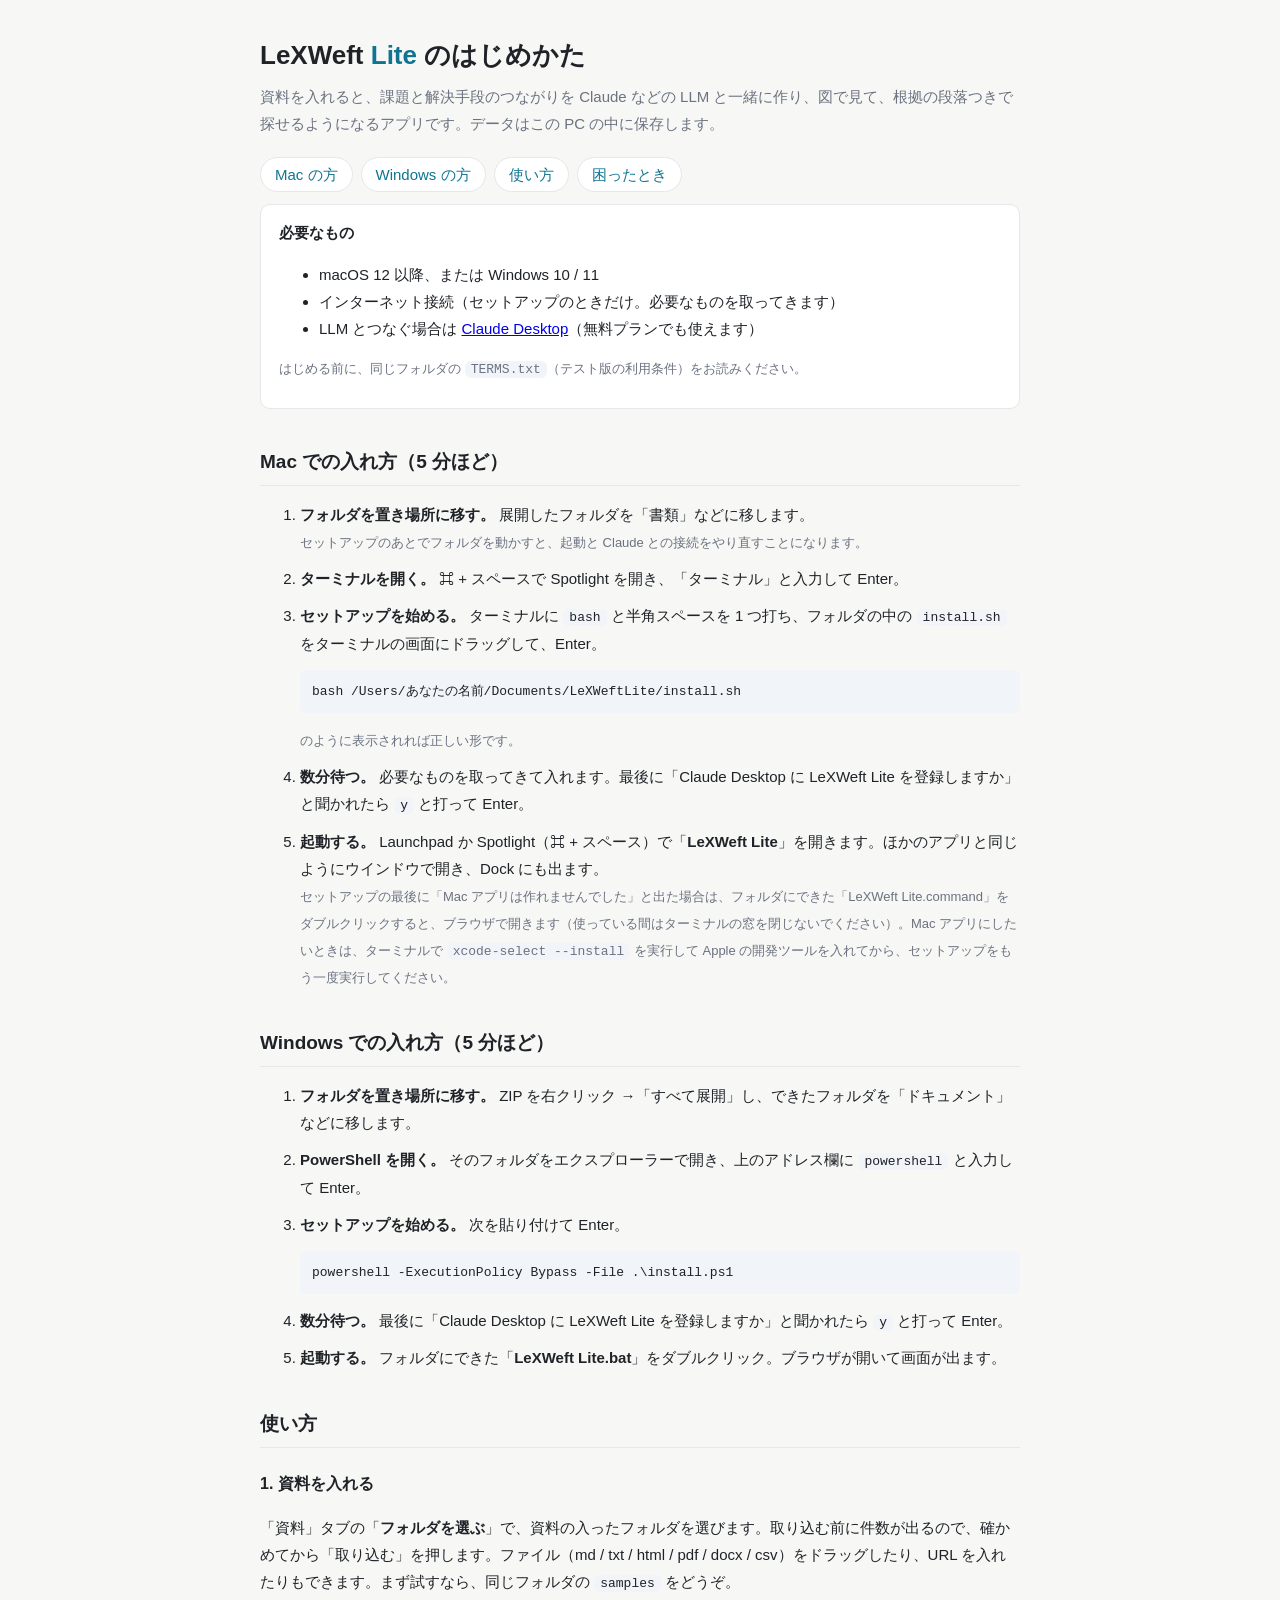
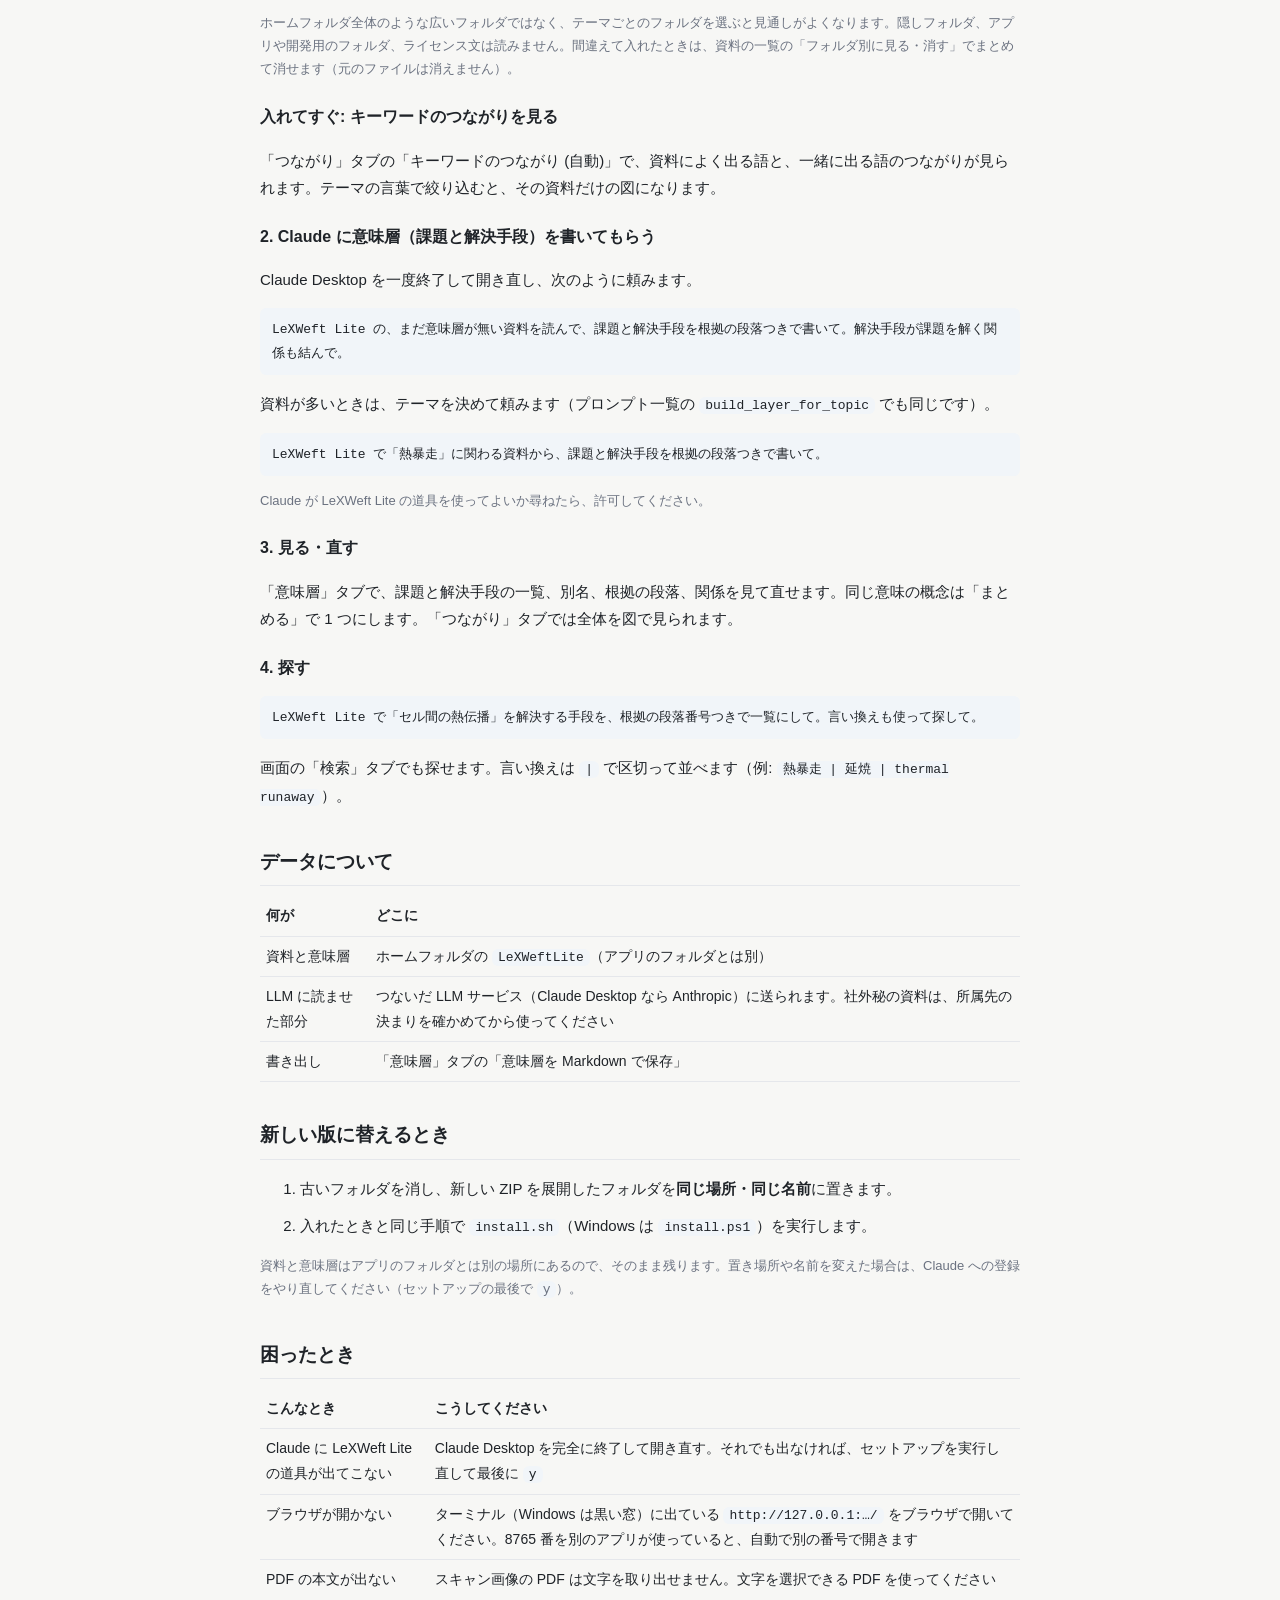
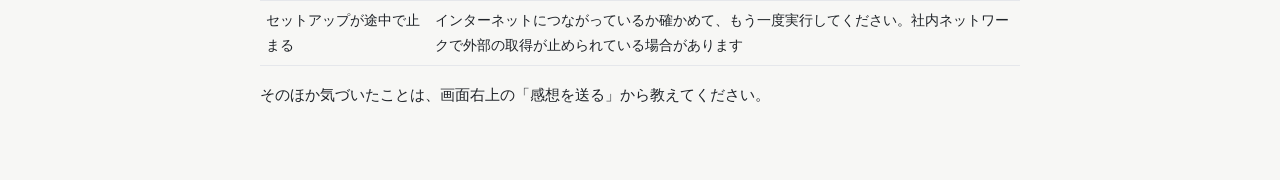
==== START_HERE.html @ 2beb7e9a "v0.1.3: フォルダの選択、取り込みの進み具合と中止、キーワードのつながり、まとめて削除 - フォルダを読むとき、隠しフォルダ・開発用のフォルダ (.venv, node_modules, sit" ====
<!doctype html>
<html lang="ja">
<head>
<meta charset="utf-8">
<meta name="viewport" content="width=device-width, initial-scale=1">
<title>LeXWeft Lite のはじめかた</title>
<style>
  :root { --bg: #f7f7f5; --panel: #fff; --ink: #1f2328; --muted: #6b7280; --line: #e5e7eb; --accent: #0e7490; --code: #f1f5f9; }
  @media (prefers-color-scheme: dark) { :root { --bg: #15171a; --panel: #1d2024; --ink: #e6e6e6; --muted: #9aa3ad; --line: #30353b; --accent: #22a3c4; --code: #262a30; } }
  body { margin: 0; background: var(--bg); color: var(--ink); font: 15px/1.8 -apple-system, BlinkMacSystemFont, "Hiragino Sans", "Yu Gothic UI", "Segoe UI", sans-serif; }
  main { max-width: 760px; margin: 0 auto; padding: 32px 16px 64px; }
  h1 { font-size: 26px; margin: 0 0 4px; }
  h1 span { color: var(--accent); }
  h2 { font-size: 19px; margin: 36px 0 10px; padding-bottom: 6px; border-bottom: 1px solid var(--line); }
  h3 { font-size: 16px; margin: 22px 0 6px; }
  .lead { color: var(--muted); margin: 0 0 20px; }
  .box { background: var(--panel); border: 1px solid var(--line); border-radius: 10px; padding: 14px 18px; margin: 12px 0; }
  ol li { margin-bottom: 10px; }
  code, pre { font-family: ui-monospace, SFMono-Regular, Menlo, Consolas, monospace; background: var(--code); border-radius: 6px; }
  code { padding: 1px 6px; font-size: 13px; }
  pre { padding: 10px 12px; overflow-x: auto; font-size: 13px; white-space: pre-wrap; word-break: break-all; }
  .tabs { display: flex; gap: 8px; margin: 8px 0 0; }
  .tabs a { text-decoration: none; color: var(--accent); border: 1px solid var(--line); border-radius: 999px; padding: 3px 14px; background: var(--panel); }
  .note { font-size: 13px; color: var(--muted); }
  table { border-collapse: collapse; width: 100%; font-size: 14px; }
  th, td { text-align: left; border-bottom: 1px solid var(--line); padding: 7px 6px; vertical-align: top; }
</style>
</head>
<body>
<main>
<h1>LeXWeft <span>Lite</span> のはじめかた</h1>
<p class="lead">資料を入れると、課題と解決手段のつながりを Claude などの LLM と一緒に作り、図で見て、根拠の段落つきで探せるようになるアプリです。データはこの PC の中に保存します。</p>
<div class="tabs"><a href="#mac">Mac の方</a><a href="#win">Windows の方</a><a href="#use">使い方</a><a href="#trouble">困ったとき</a></div>

<div class="box">
  <b>必要なもの</b>
  <ul>
    <li>macOS 12 以降、または Windows 10 / 11</li>
    <li>インターネット接続（セットアップのときだけ。必要なものを取ってきます）</li>
    <li>LLM とつなぐ場合は <a href="https://claude.ai/download">Claude Desktop</a>（無料プランでも使えます）</li>
  </ul>
  <p class="note">はじめる前に、同じフォルダの <code>TERMS.txt</code>（テスト版の利用条件）をお読みください。</p>
</div>

<h2 id="mac">Mac での入れ方（5 分ほど）</h2>
<ol>
  <li><b>フォルダを置き場所に移す。</b> 展開したフォルダを「書類」などに移します。<br><span class="note">セットアップのあとでフォルダを動かすと、起動と Claude との接続をやり直すことになります。</span></li>
  <li><b>ターミナルを開く。</b> ⌘ + スペースで Spotlight を開き、「ターミナル」と入力して Enter。</li>
  <li><b>セットアップを始める。</b> ターミナルに <code>bash</code> と半角スペースを 1 つ打ち、フォルダの中の <code>install.sh</code> をターミナルの画面にドラッグして、Enter。
    <pre>bash /Users/あなたの名前/Documents/LeXWeftLite/install.sh</pre>
    <span class="note">のように表示されれば正しい形です。</span></li>
  <li><b>数分待つ。</b> 必要なものを取ってきて入れます。最後に「Claude Desktop に LeXWeft Lite を登録しますか」と聞かれたら <code>y</code> と打って Enter。</li>
  <li><b>起動する。</b> Launchpad か Spotlight（⌘ + スペース）で「<b>LeXWeft Lite</b>」を開きます。ほかのアプリと同じようにウインドウで開き、Dock にも出ます。<br>
    <span class="note">セットアップの最後に「Mac アプリは作れませんでした」と出た場合は、フォルダにできた「LeXWeft Lite.command」をダブルクリックすると、ブラウザで開きます（使っている間はターミナルの窓を閉じないでください）。Mac アプリにしたいときは、ターミナルで <code>xcode-select --install</code> を実行して Apple の開発ツールを入れてから、セットアップをもう一度実行してください。</span></li>
</ol>

<h2 id="win">Windows での入れ方（5 分ほど）</h2>
<ol>
  <li><b>フォルダを置き場所に移す。</b> ZIP を右クリック →「すべて展開」し、できたフォルダを「ドキュメント」などに移します。</li>
  <li><b>PowerShell を開く。</b> そのフォルダをエクスプローラーで開き、上のアドレス欄に <code>powershell</code> と入力して Enter。</li>
  <li><b>セットアップを始める。</b> 次を貼り付けて Enter。
    <pre>powershell -ExecutionPolicy Bypass -File .\install.ps1</pre></li>
  <li><b>数分待つ。</b> 最後に「Claude Desktop に LeXWeft Lite を登録しますか」と聞かれたら <code>y</code> と打って Enter。</li>
  <li><b>起動する。</b> フォルダにできた「<b>LeXWeft Lite.bat</b>」をダブルクリック。ブラウザが開いて画面が出ます。</li>
</ol>

<h2 id="use">使い方</h2>
<h3>1. 資料を入れる</h3>
<p>「資料」タブの「<b>フォルダを選ぶ</b>」で、資料の入ったフォルダを選びます。取り込む前に件数が出るので、確かめてから「取り込む」を押します。ファイル（md / txt / html / pdf / docx / csv）をドラッグしたり、URL を入れたりもできます。まず試すなら、同じフォルダの <code>samples</code> をどうぞ。</p>
<p class="note">ホームフォルダ全体のような広いフォルダではなく、テーマごとのフォルダを選ぶと見通しがよくなります。隠しフォルダ、アプリや開発用のフォルダ、ライセンス文は読みません。間違えて入れたときは、資料の一覧の「フォルダ別に見る・消す」でまとめて消せます（元のファイルは消えません）。</p>
<h3>入れてすぐ: キーワードのつながりを見る</h3>
<p>「つながり」タブの「キーワードのつながり (自動)」で、資料によく出る語と、一緒に出る語のつながりが見られます。テーマの言葉で絞り込むと、その資料だけの図になります。</p>
<h3>2. Claude に意味層（課題と解決手段）を書いてもらう</h3>
<p>Claude Desktop を一度終了して開き直し、次のように頼みます。</p>
<pre>LeXWeft Lite の、まだ意味層が無い資料を読んで、課題と解決手段を根拠の段落つきで書いて。解決手段が課題を解く関係も結んで。</pre>
<p>資料が多いときは、テーマを決めて頼みます（プロンプト一覧の <code>build_layer_for_topic</code> でも同じです）。</p>
<pre>LeXWeft Lite で「熱暴走」に関わる資料から、課題と解決手段を根拠の段落つきで書いて。</pre>
<p class="note">Claude が LeXWeft Lite の道具を使ってよいか尋ねたら、許可してください。</p>
<h3>3. 見る・直す</h3>
<p>「意味層」タブで、課題と解決手段の一覧、別名、根拠の段落、関係を見て直せます。同じ意味の概念は「まとめる」で 1 つにします。「つながり」タブでは全体を図で見られます。</p>
<h3>4. 探す</h3>
<pre>LeXWeft Lite で「セル間の熱伝播」を解決する手段を、根拠の段落番号つきで一覧にして。言い換えも使って探して。</pre>
<p>画面の「検索」タブでも探せます。言い換えは <code>|</code> で区切って並べます（例: <code>熱暴走 | 延焼 | thermal runaway</code>）。</p>

<h2>データについて</h2>
<table>
  <tr><th>何が</th><th>どこに</th></tr>
  <tr><td>資料と意味層</td><td>ホームフォルダの <code>LeXWeftLite</code>（アプリのフォルダとは別）</td></tr>
  <tr><td>LLM に読ませた部分</td><td>つないだ LLM サービス（Claude Desktop なら Anthropic）に送られます。社外秘の資料は、所属先の決まりを確かめてから使ってください</td></tr>
  <tr><td>書き出し</td><td>「意味層」タブの「意味層を Markdown で保存」</td></tr>
</table>

<h2>新しい版に替えるとき</h2>
<ol>
  <li>古いフォルダを消し、新しい ZIP を展開したフォルダを<b>同じ場所・同じ名前</b>に置きます。</li>
  <li>入れたときと同じ手順で <code>install.sh</code>（Windows は <code>install.ps1</code>）を実行します。</li>
</ol>
<p class="note">資料と意味層はアプリのフォルダとは別の場所にあるので、そのまま残ります。置き場所や名前を変えた場合は、Claude への登録をやり直してください（セットアップの最後で <code>y</code>）。</p>

<h2 id="trouble">困ったとき</h2>
<table>
  <tr><th>こんなとき</th><th>こうしてください</th></tr>
  <tr><td>Claude に LeXWeft Lite の道具が出てこない</td><td>Claude Desktop を完全に終了して開き直す。それでも出なければ、セットアップを実行し直して最後に <code>y</code></td></tr>
  <tr><td>ブラウザが開かない</td><td>ターミナル（Windows は黒い窓）に出ている <code>http://127.0.0.1:…/</code> をブラウザで開いてください。8765 番を別のアプリが使っていると、自動で別の番号で開きます</td></tr>
  <tr><td>PDF の本文が出ない</td><td>スキャン画像の PDF は文字を取り出せません。文字を選択できる PDF を使ってください</td></tr>
  <tr><td>セットアップが途中で止まる</td><td>インターネットにつながっているか確かめて、もう一度実行してください。社内ネットワークで外部の取得が止められている場合があります</td></tr>
</table>
<p>そのほか気づいたことは、画面右上の「感想を送る」から教えてください。</p>
</main>
</body>
</html>
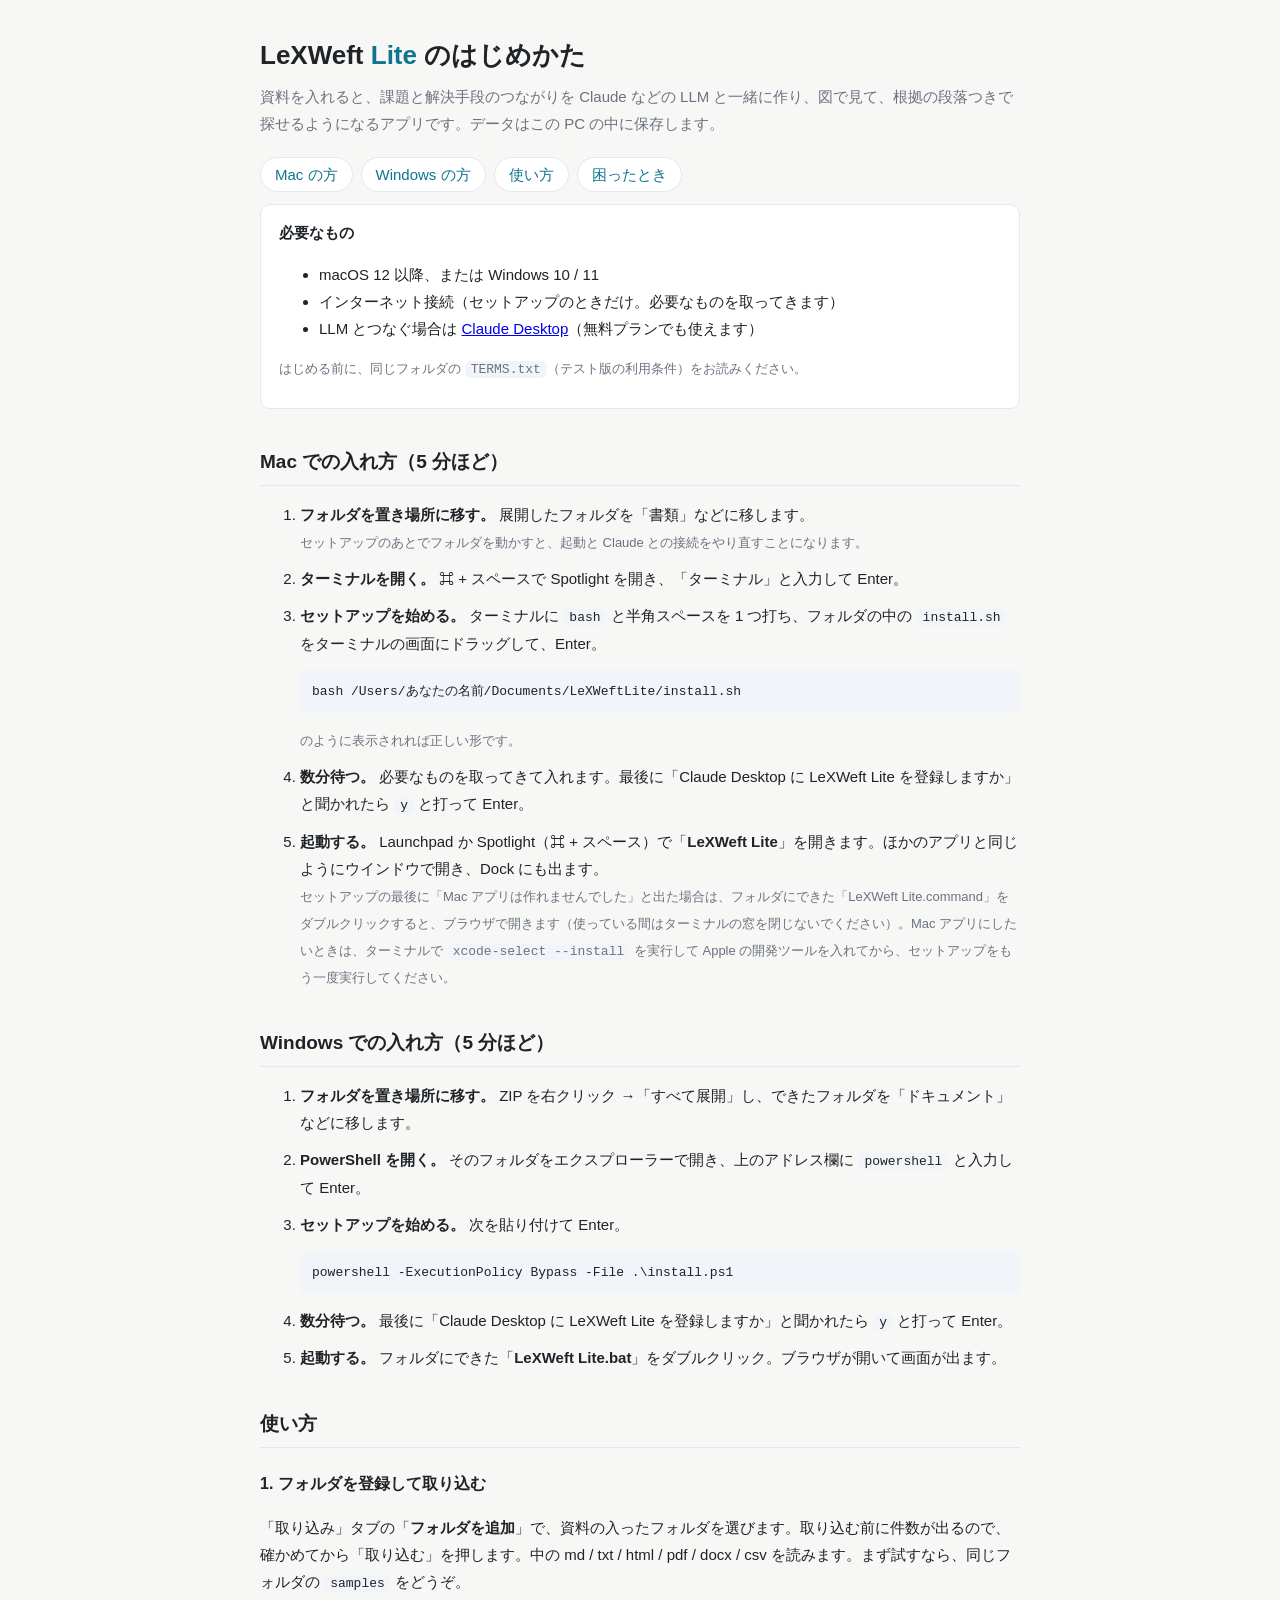
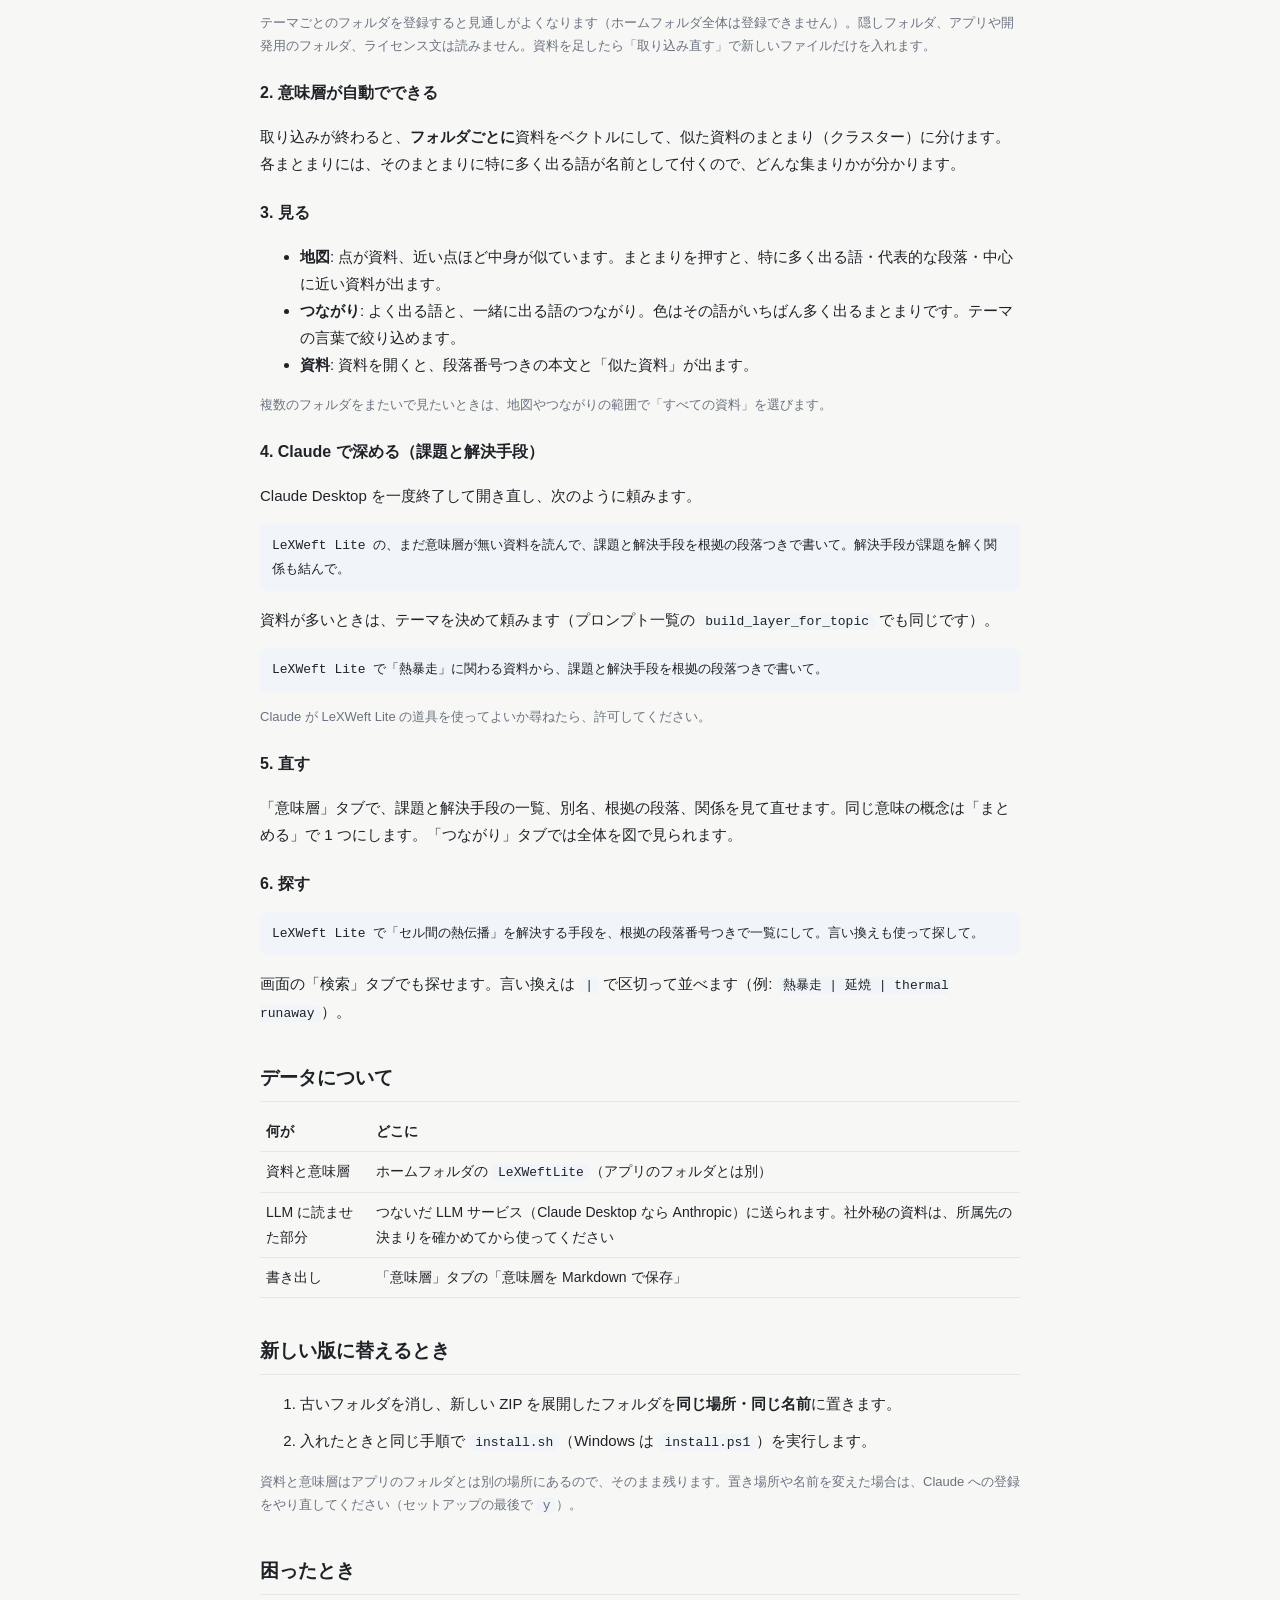
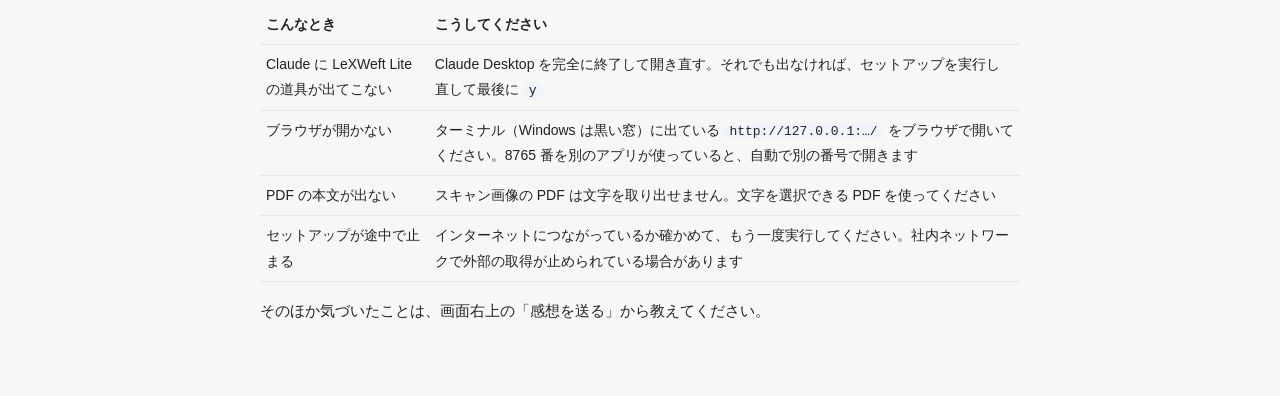
==== commit 4738b454: "v0.2.0: 取り込むと意味層が自動でできる (フォルダごと)。地図・まとまりの説明・似た資料 - 画面を「取り込み (フォルダを登録 → 取り込む → 意味層ができる) / 地図 / つながり /" ====
--- a/START_HERE.html
+++ b/START_HERE.html
@@ -65,20 +65,27 @@
 </ol>
 
 <h2 id="use">使い方</h2>
-<h3>1. 資料を入れる</h3>
-<p>「資料」タブの「<b>フォルダを選ぶ</b>」で、資料の入ったフォルダを選びます。取り込む前に件数が出るので、確かめてから「取り込む」を押します。ファイル（md / txt / html / pdf / docx / csv）をドラッグしたり、URL を入れたりもできます。まず試すなら、同じフォルダの <code>samples</code> をどうぞ。</p>
-<p class="note">ホームフォルダ全体のような広いフォルダではなく、テーマごとのフォルダを選ぶと見通しがよくなります。隠しフォルダ、アプリや開発用のフォルダ、ライセンス文は読みません。間違えて入れたときは、資料の一覧の「フォルダ別に見る・消す」でまとめて消せます（元のファイルは消えません）。</p>
-<h3>入れてすぐ: キーワードのつながりを見る</h3>
-<p>「つながり」タブの「キーワードのつながり (自動)」で、資料によく出る語と、一緒に出る語のつながりが見られます。テーマの言葉で絞り込むと、その資料だけの図になります。</p>
-<h3>2. Claude に意味層（課題と解決手段）を書いてもらう</h3>
+<h3>1. フォルダを登録して取り込む</h3>
+<p>「取り込み」タブの「<b>フォルダを追加</b>」で、資料の入ったフォルダを選びます。取り込む前に件数が出るので、確かめてから「取り込む」を押します。中の md / txt / html / pdf / docx / csv を読みます。まず試すなら、同じフォルダの <code>samples</code> をどうぞ。</p>
+<p class="note">テーマごとのフォルダを登録すると見通しがよくなります（ホームフォルダ全体は登録できません）。隠しフォルダ、アプリや開発用のフォルダ、ライセンス文は読みません。資料を足したら「取り込み直す」で新しいファイルだけを入れます。</p>
+<h3>2. 意味層が自動でできる</h3>
+<p>取り込みが終わると、<b>フォルダごとに</b>資料をベクトルにして、似た資料のまとまり（クラスター）に分けます。各まとまりには、そのまとまりに特に多く出る語が名前として付くので、どんな集まりかが分かります。</p>
+<h3>3. 見る</h3>
+<ul>
+  <li><b>地図</b>: 点が資料、近い点ほど中身が似ています。まとまりを押すと、特に多く出る語・代表的な段落・中心に近い資料が出ます。</li>
+  <li><b>つながり</b>: よく出る語と、一緒に出る語のつながり。色はその語がいちばん多く出るまとまりです。テーマの言葉で絞り込めます。</li>
+  <li><b>資料</b>: 資料を開くと、段落番号つきの本文と「似た資料」が出ます。</li>
+</ul>
+<p class="note">複数のフォルダをまたいで見たいときは、地図やつながりの範囲で「すべての資料」を選びます。</p>
+<h3>4. Claude で深める（課題と解決手段）</h3>
 <p>Claude Desktop を一度終了して開き直し、次のように頼みます。</p>
 <pre>LeXWeft Lite の、まだ意味層が無い資料を読んで、課題と解決手段を根拠の段落つきで書いて。解決手段が課題を解く関係も結んで。</pre>
 <p>資料が多いときは、テーマを決めて頼みます（プロンプト一覧の <code>build_layer_for_topic</code> でも同じです）。</p>
 <pre>LeXWeft Lite で「熱暴走」に関わる資料から、課題と解決手段を根拠の段落つきで書いて。</pre>
 <p class="note">Claude が LeXWeft Lite の道具を使ってよいか尋ねたら、許可してください。</p>
-<h3>3. 見る・直す</h3>
+<h3>5. 直す</h3>
 <p>「意味層」タブで、課題と解決手段の一覧、別名、根拠の段落、関係を見て直せます。同じ意味の概念は「まとめる」で 1 つにします。「つながり」タブでは全体を図で見られます。</p>
-<h3>4. 探す</h3>
+<h3>6. 探す</h3>
 <pre>LeXWeft Lite で「セル間の熱伝播」を解決する手段を、根拠の段落番号つきで一覧にして。言い換えも使って探して。</pre>
 <p>画面の「検索」タブでも探せます。言い換えは <code>|</code> で区切って並べます（例: <code>熱暴走 | 延焼 | thermal runaway</code>）。</p>
 
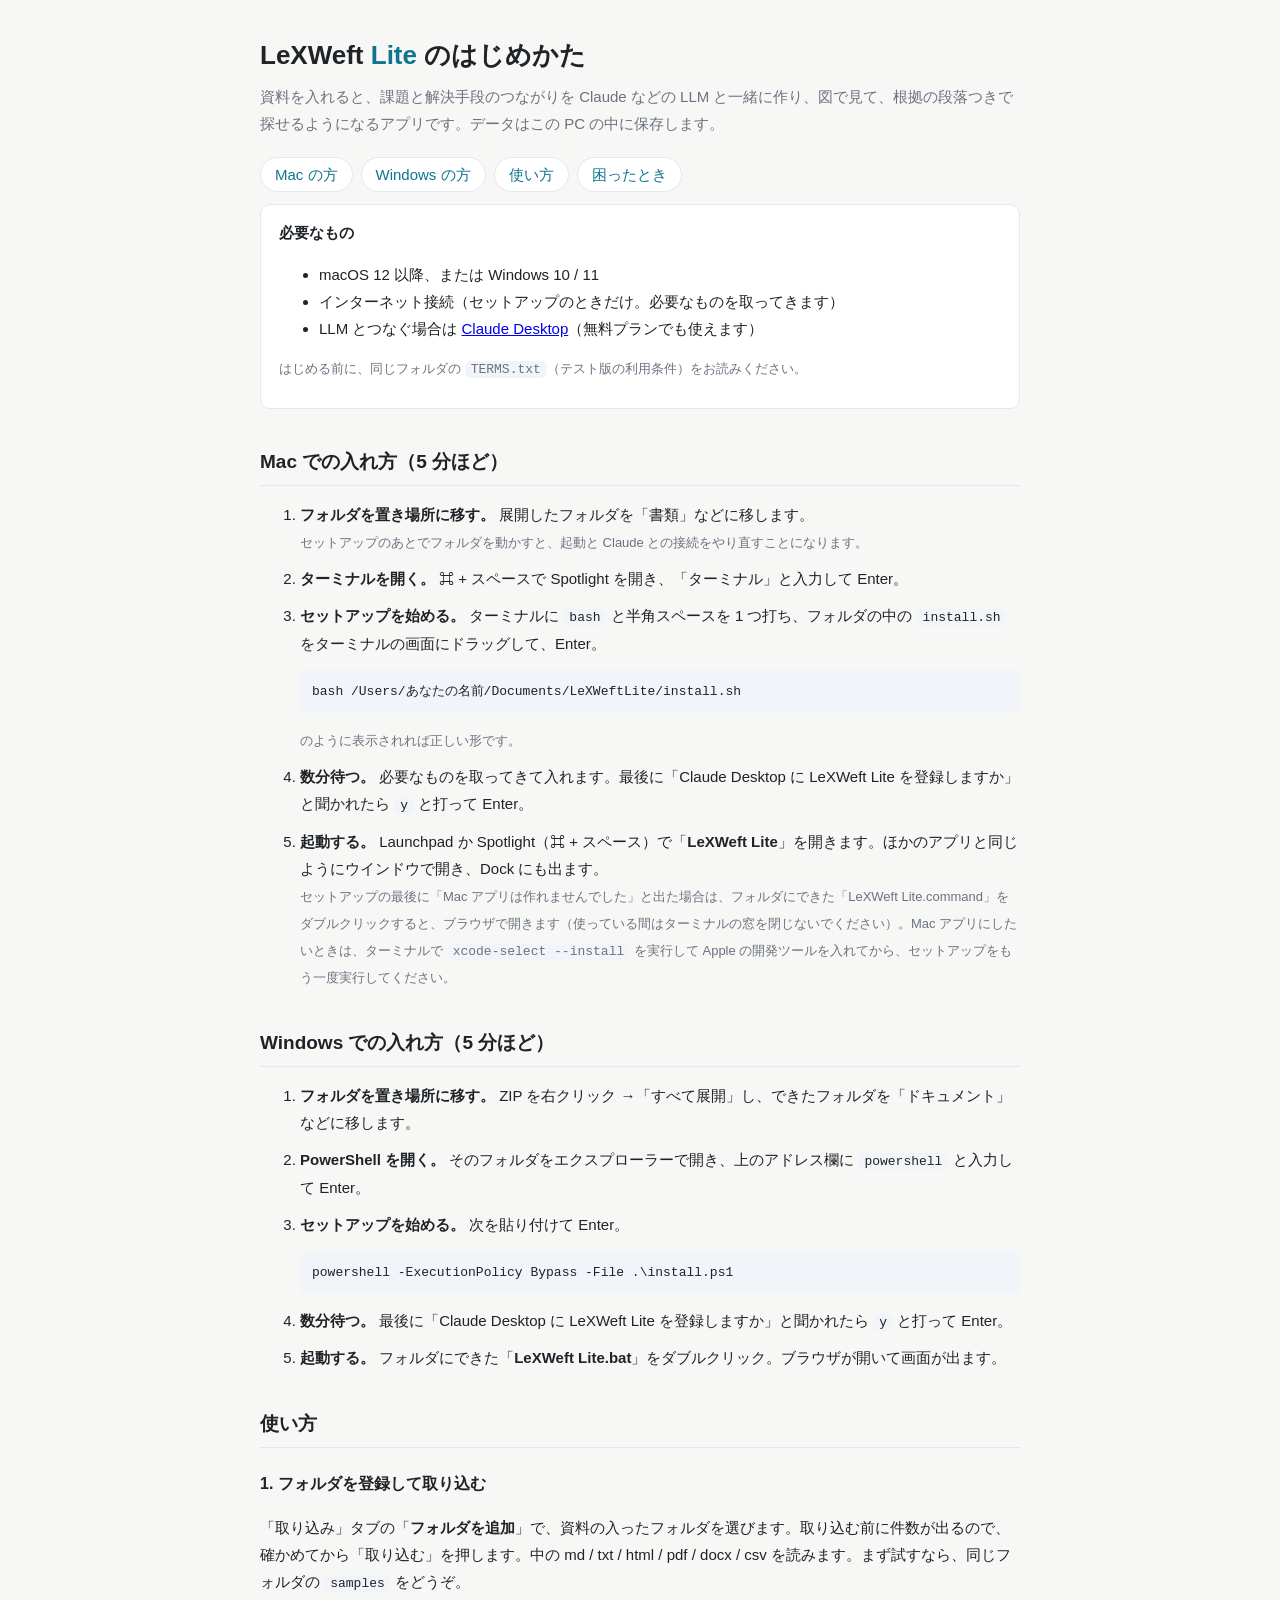
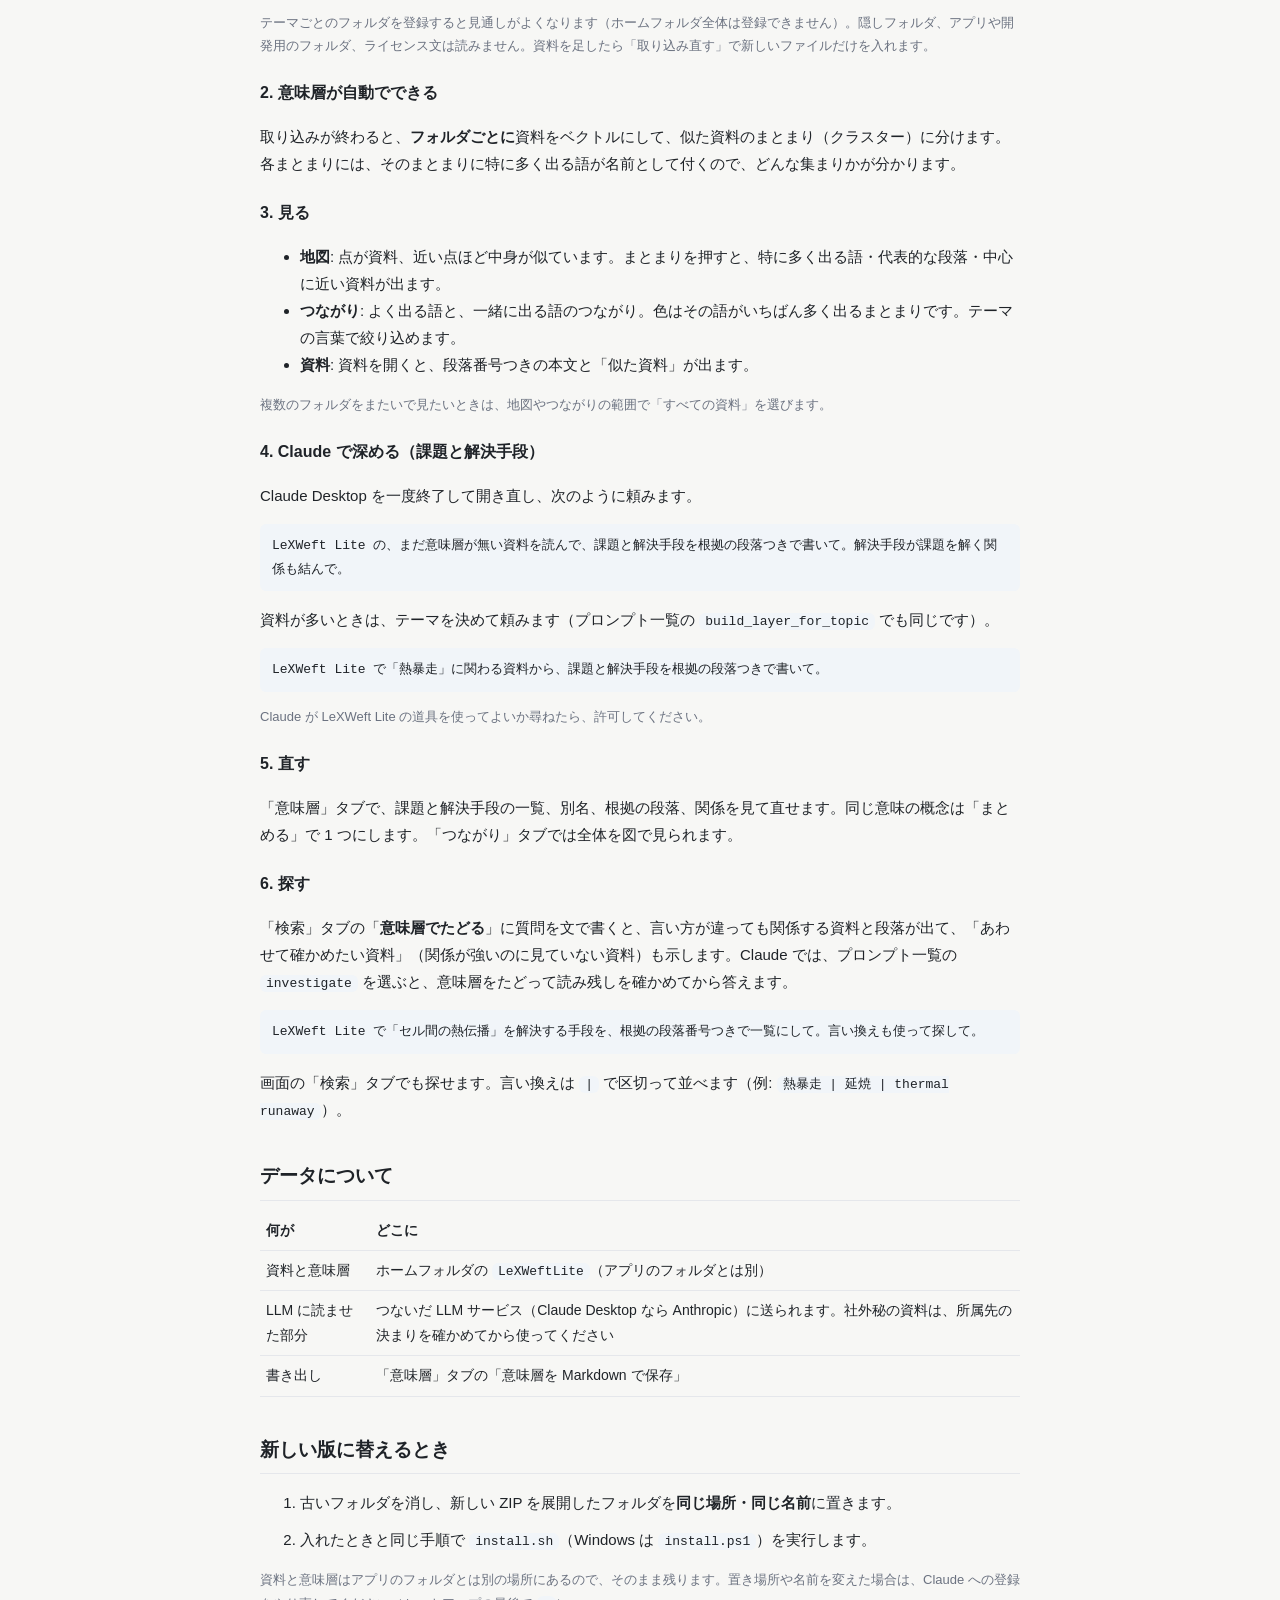
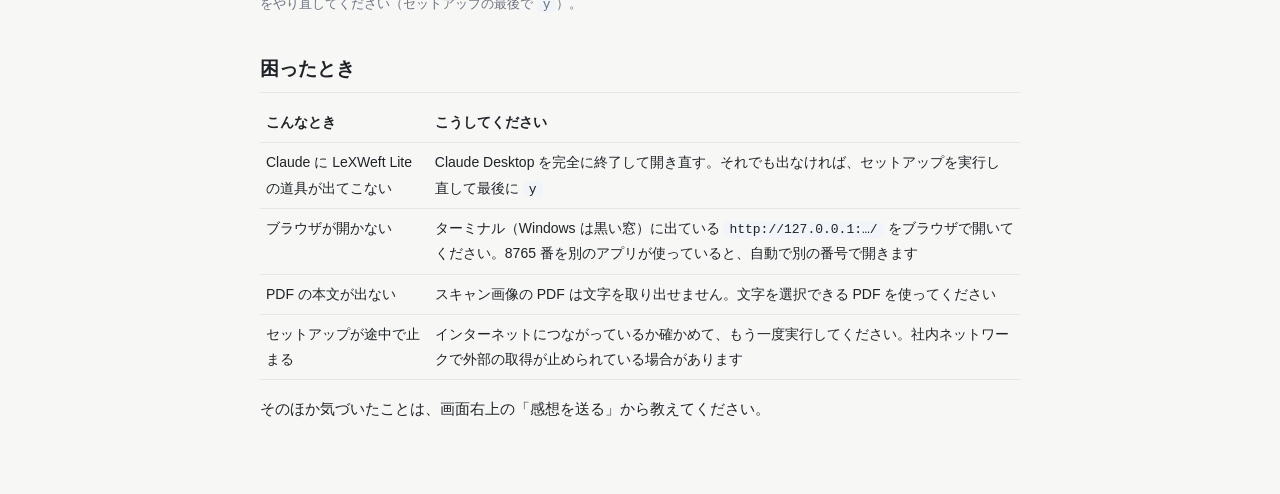
==== commit c171496d: "v0.3.0: Claude が意味層をたどって関係する資料に届く道具と、読み残しの確認 - 意味層を作るとき、計算の型 (語・idf・LSA の成分・まとまりの中心) と段落のベクトルも保存する -" ====
--- a/START_HERE.html
+++ b/START_HERE.html
@@ -86,6 +86,7 @@
 <h3>5. 直す</h3>
 <p>「意味層」タブで、課題と解決手段の一覧、別名、根拠の段落、関係を見て直せます。同じ意味の概念は「まとめる」で 1 つにします。「つながり」タブでは全体を図で見られます。</p>
 <h3>6. 探す</h3>
+<p>「検索」タブの「<b>意味層でたどる</b>」に質問を文で書くと、言い方が違っても関係する資料と段落が出て、「あわせて確かめたい資料」（関係が強いのに見ていない資料）も示します。Claude では、プロンプト一覧の <code>investigate</code> を選ぶと、意味層をたどって読み残しを確かめてから答えます。</p>
 <pre>LeXWeft Lite で「セル間の熱伝播」を解決する手段を、根拠の段落番号つきで一覧にして。言い換えも使って探して。</pre>
 <p>画面の「検索」タブでも探せます。言い換えは <code>|</code> で区切って並べます（例: <code>熱暴走 | 延焼 | thermal runaway</code>）。</p>
 
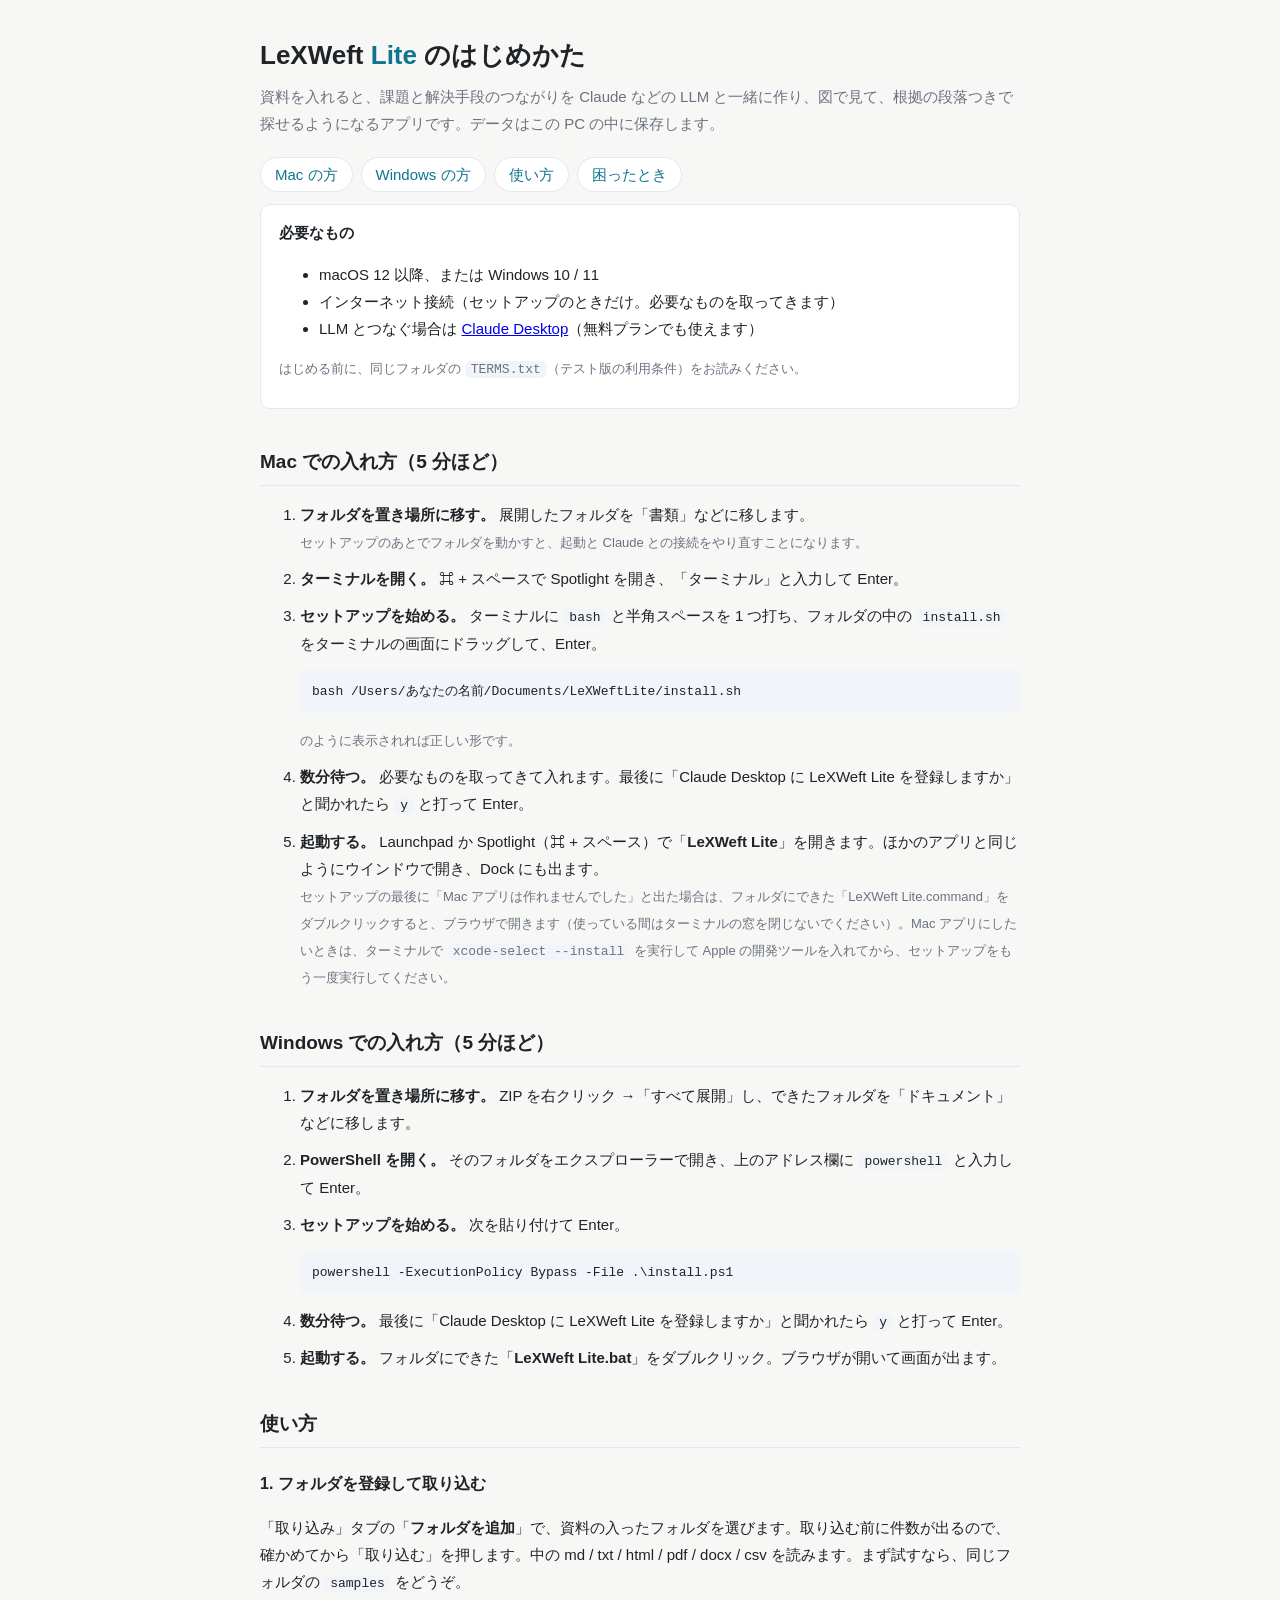
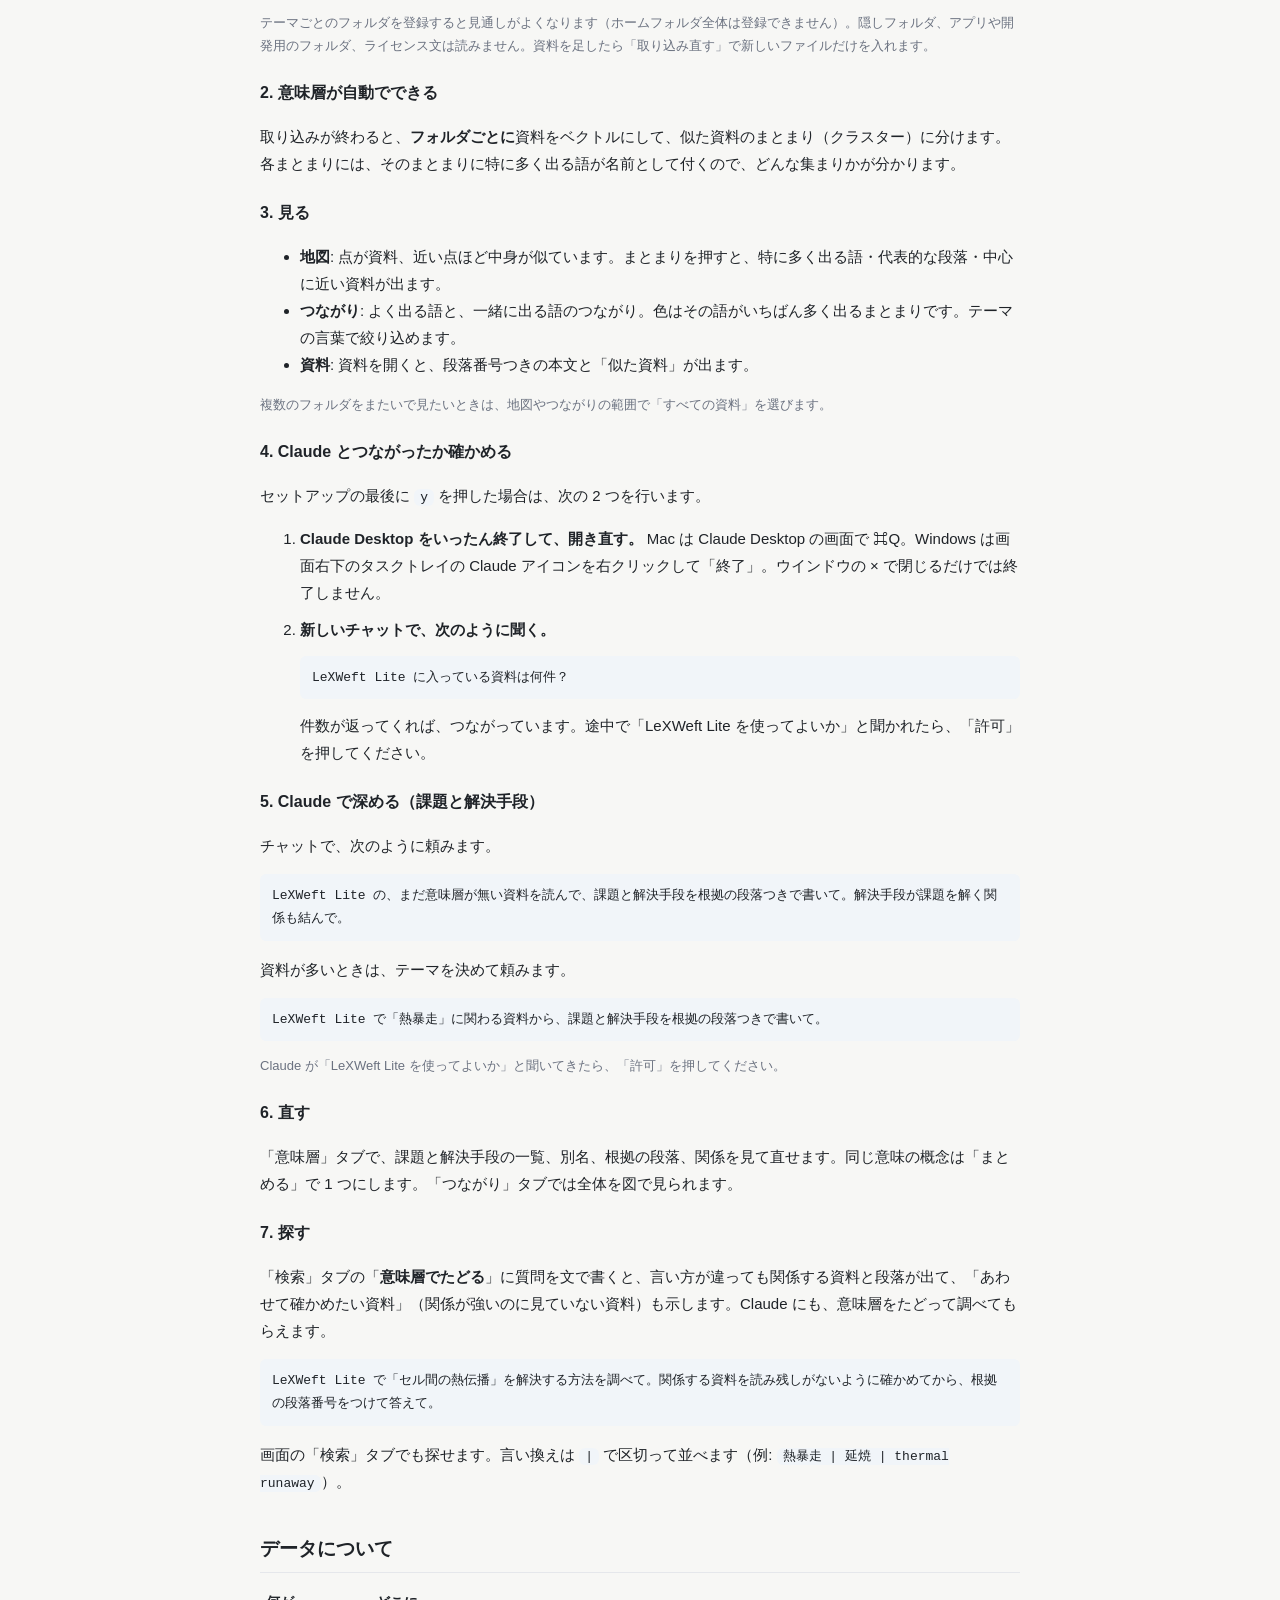
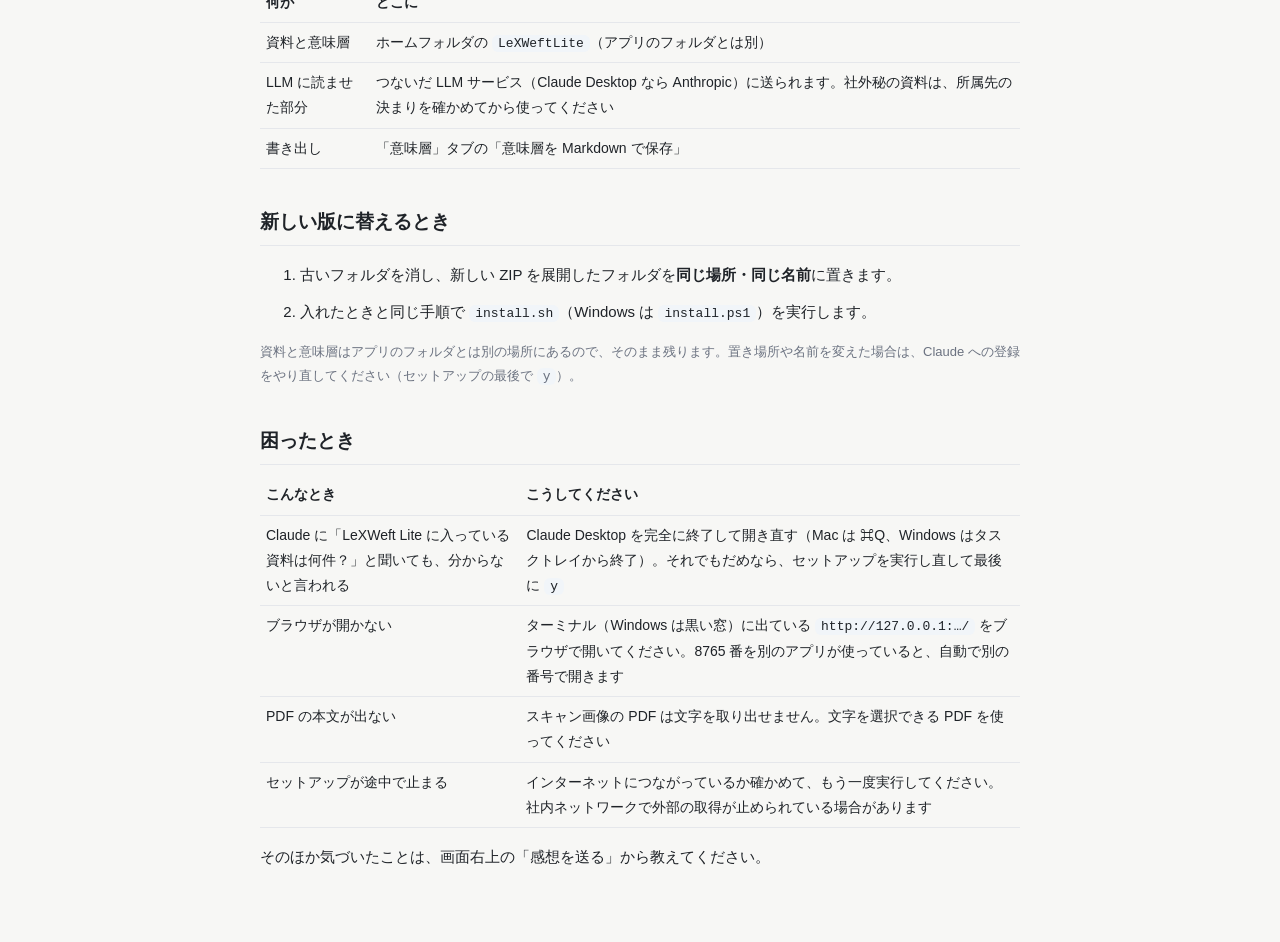
==== commit a9bfc97f: "v0.3.2: Claude とつながったかの確かめ方を、だれでも分かる言い方にする - 「道具の一覧」「プロンプト一覧」をやめ、「LeXWeft Lite に入っている資料は何件？」と聞いて件数が返" ====
--- a/START_HERE.html
+++ b/START_HERE.html
@@ -77,17 +77,23 @@
   <li><b>資料</b>: 資料を開くと、段落番号つきの本文と「似た資料」が出ます。</li>
 </ul>
 <p class="note">複数のフォルダをまたいで見たいときは、地図やつながりの範囲で「すべての資料」を選びます。</p>
-<h3>4. Claude で深める（課題と解決手段）</h3>
-<p>Claude Desktop を一度終了して開き直し、次のように頼みます。</p>
+<h3>4. Claude とつながったか確かめる</h3>
+<p>セットアップの最後に <code>y</code> を押した場合は、次の 2 つを行います。</p>
+<ol>
+  <li><b>Claude Desktop をいったん終了して、開き直す。</b> Mac は Claude Desktop の画面で ⌘Q。Windows は画面右下のタスクトレイの Claude アイコンを右クリックして「終了」。ウインドウの × で閉じるだけでは終了しません。</li>
+  <li><b>新しいチャットで、次のように聞く。</b><pre>LeXWeft Lite に入っている資料は何件？</pre>件数が返ってくれば、つながっています。途中で「LeXWeft Lite を使ってよいか」と聞かれたら、「許可」を押してください。</li>
+</ol>
+<h3>5. Claude で深める（課題と解決手段）</h3>
+<p>チャットで、次のように頼みます。</p>
 <pre>LeXWeft Lite の、まだ意味層が無い資料を読んで、課題と解決手段を根拠の段落つきで書いて。解決手段が課題を解く関係も結んで。</pre>
-<p>資料が多いときは、テーマを決めて頼みます（プロンプト一覧の <code>build_layer_for_topic</code> でも同じです）。</p>
+<p>資料が多いときは、テーマを決めて頼みます。</p>
 <pre>LeXWeft Lite で「熱暴走」に関わる資料から、課題と解決手段を根拠の段落つきで書いて。</pre>
-<p class="note">Claude が LeXWeft Lite の道具を使ってよいか尋ねたら、許可してください。</p>
-<h3>5. 直す</h3>
+<p class="note">Claude が「LeXWeft Lite を使ってよいか」と聞いてきたら、「許可」を押してください。</p>
+<h3>6. 直す</h3>
 <p>「意味層」タブで、課題と解決手段の一覧、別名、根拠の段落、関係を見て直せます。同じ意味の概念は「まとめる」で 1 つにします。「つながり」タブでは全体を図で見られます。</p>
-<h3>6. 探す</h3>
-<p>「検索」タブの「<b>意味層でたどる</b>」に質問を文で書くと、言い方が違っても関係する資料と段落が出て、「あわせて確かめたい資料」（関係が強いのに見ていない資料）も示します。Claude では、プロンプト一覧の <code>investigate</code> を選ぶと、意味層をたどって読み残しを確かめてから答えます。</p>
-<pre>LeXWeft Lite で「セル間の熱伝播」を解決する手段を、根拠の段落番号つきで一覧にして。言い換えも使って探して。</pre>
+<h3>7. 探す</h3>
+<p>「検索」タブの「<b>意味層でたどる</b>」に質問を文で書くと、言い方が違っても関係する資料と段落が出て、「あわせて確かめたい資料」（関係が強いのに見ていない資料）も示します。Claude にも、意味層をたどって調べてもらえます。</p>
+<pre>LeXWeft Lite で「セル間の熱伝播」を解決する方法を調べて。関係する資料を読み残しがないように確かめてから、根拠の段落番号をつけて答えて。</pre>
 <p>画面の「検索」タブでも探せます。言い換えは <code>|</code> で区切って並べます（例: <code>熱暴走 | 延焼 | thermal runaway</code>）。</p>
 
 <h2>データについて</h2>
@@ -108,7 +114,7 @@
 <h2 id="trouble">困ったとき</h2>
 <table>
   <tr><th>こんなとき</th><th>こうしてください</th></tr>
-  <tr><td>Claude に LeXWeft Lite の道具が出てこない</td><td>Claude Desktop を完全に終了して開き直す。それでも出なければ、セットアップを実行し直して最後に <code>y</code></td></tr>
+  <tr><td>Claude に「LeXWeft Lite に入っている資料は何件？」と聞いても、分からないと言われる</td><td>Claude Desktop を完全に終了して開き直す（Mac は ⌘Q、Windows はタスクトレイから終了）。それでもだめなら、セットアップを実行し直して最後に <code>y</code></td></tr>
   <tr><td>ブラウザが開かない</td><td>ターミナル（Windows は黒い窓）に出ている <code>http://127.0.0.1:…/</code> をブラウザで開いてください。8765 番を別のアプリが使っていると、自動で別の番号で開きます</td></tr>
   <tr><td>PDF の本文が出ない</td><td>スキャン画像の PDF は文字を取り出せません。文字を選択できる PDF を使ってください</td></tr>
   <tr><td>セットアップが途中で止まる</td><td>インターネットにつながっているか確かめて、もう一度実行してください。社内ネットワークで外部の取得が止められている場合があります</td></tr>
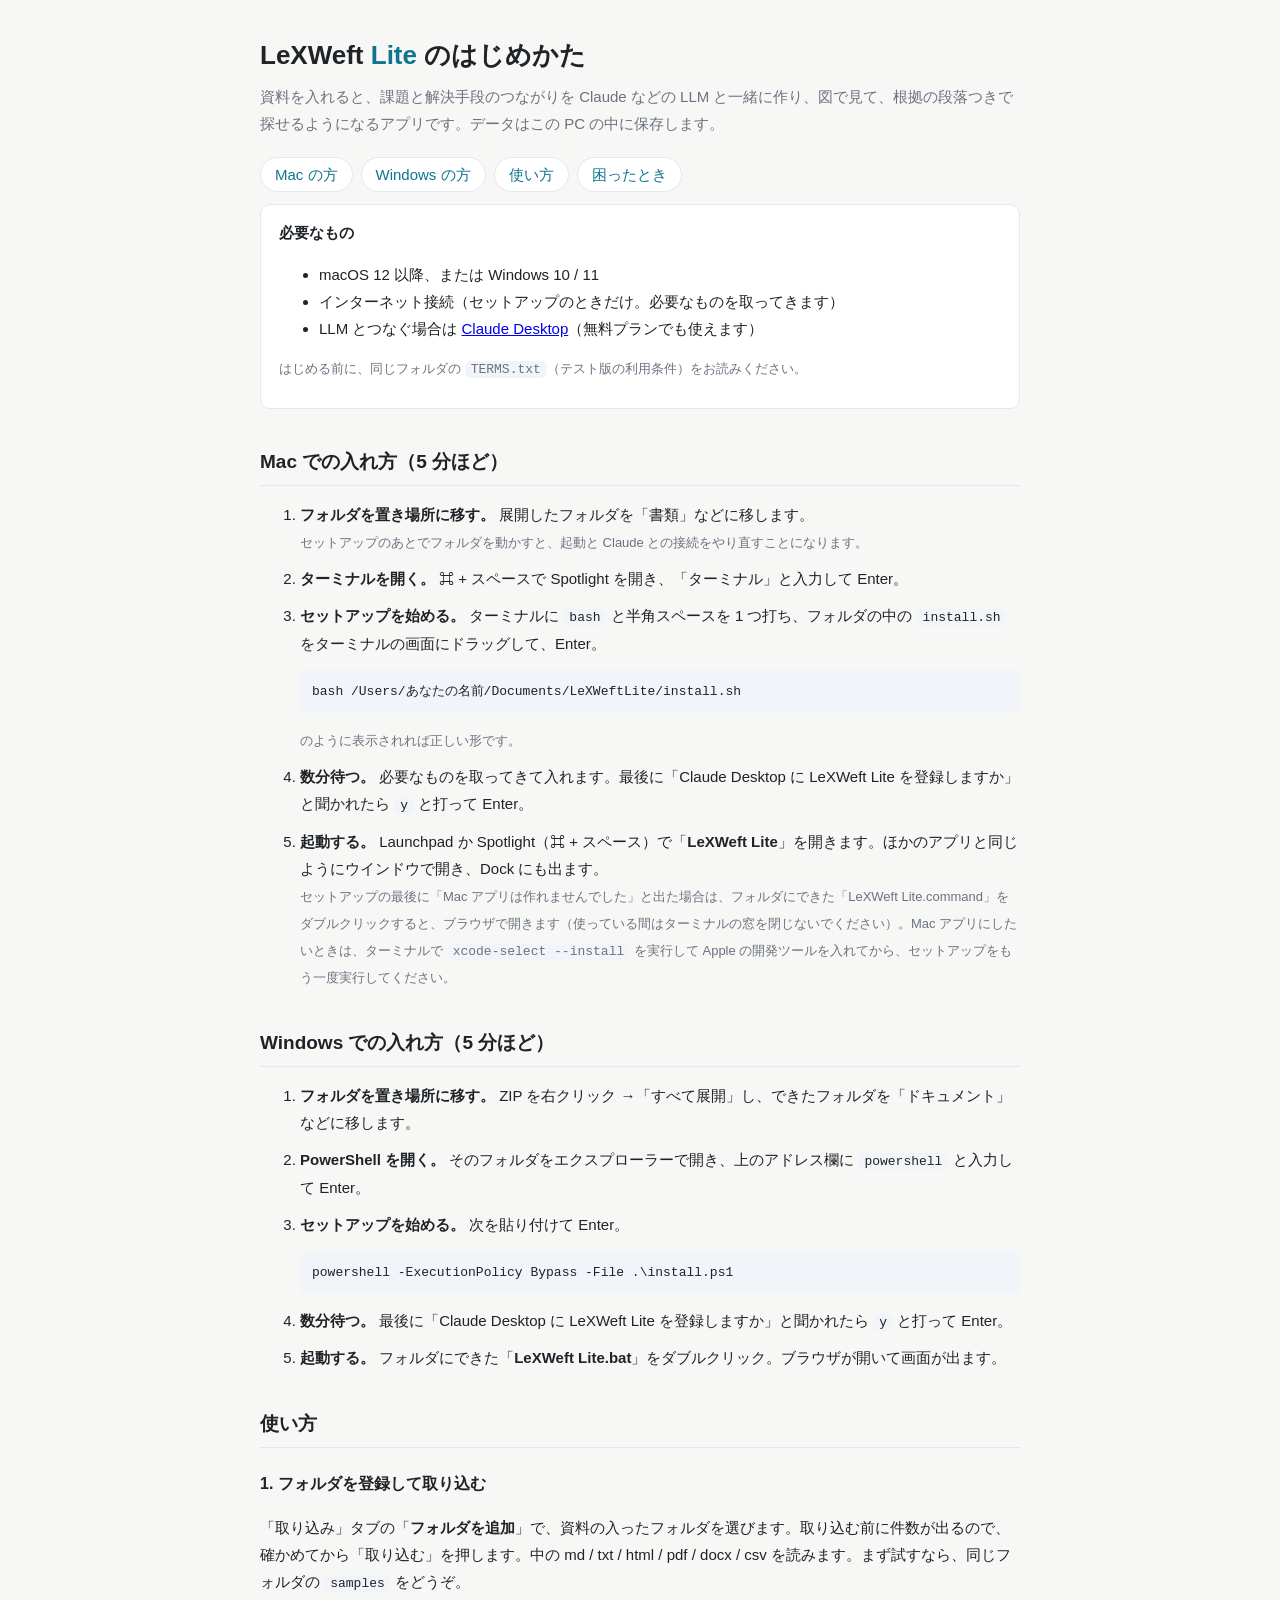
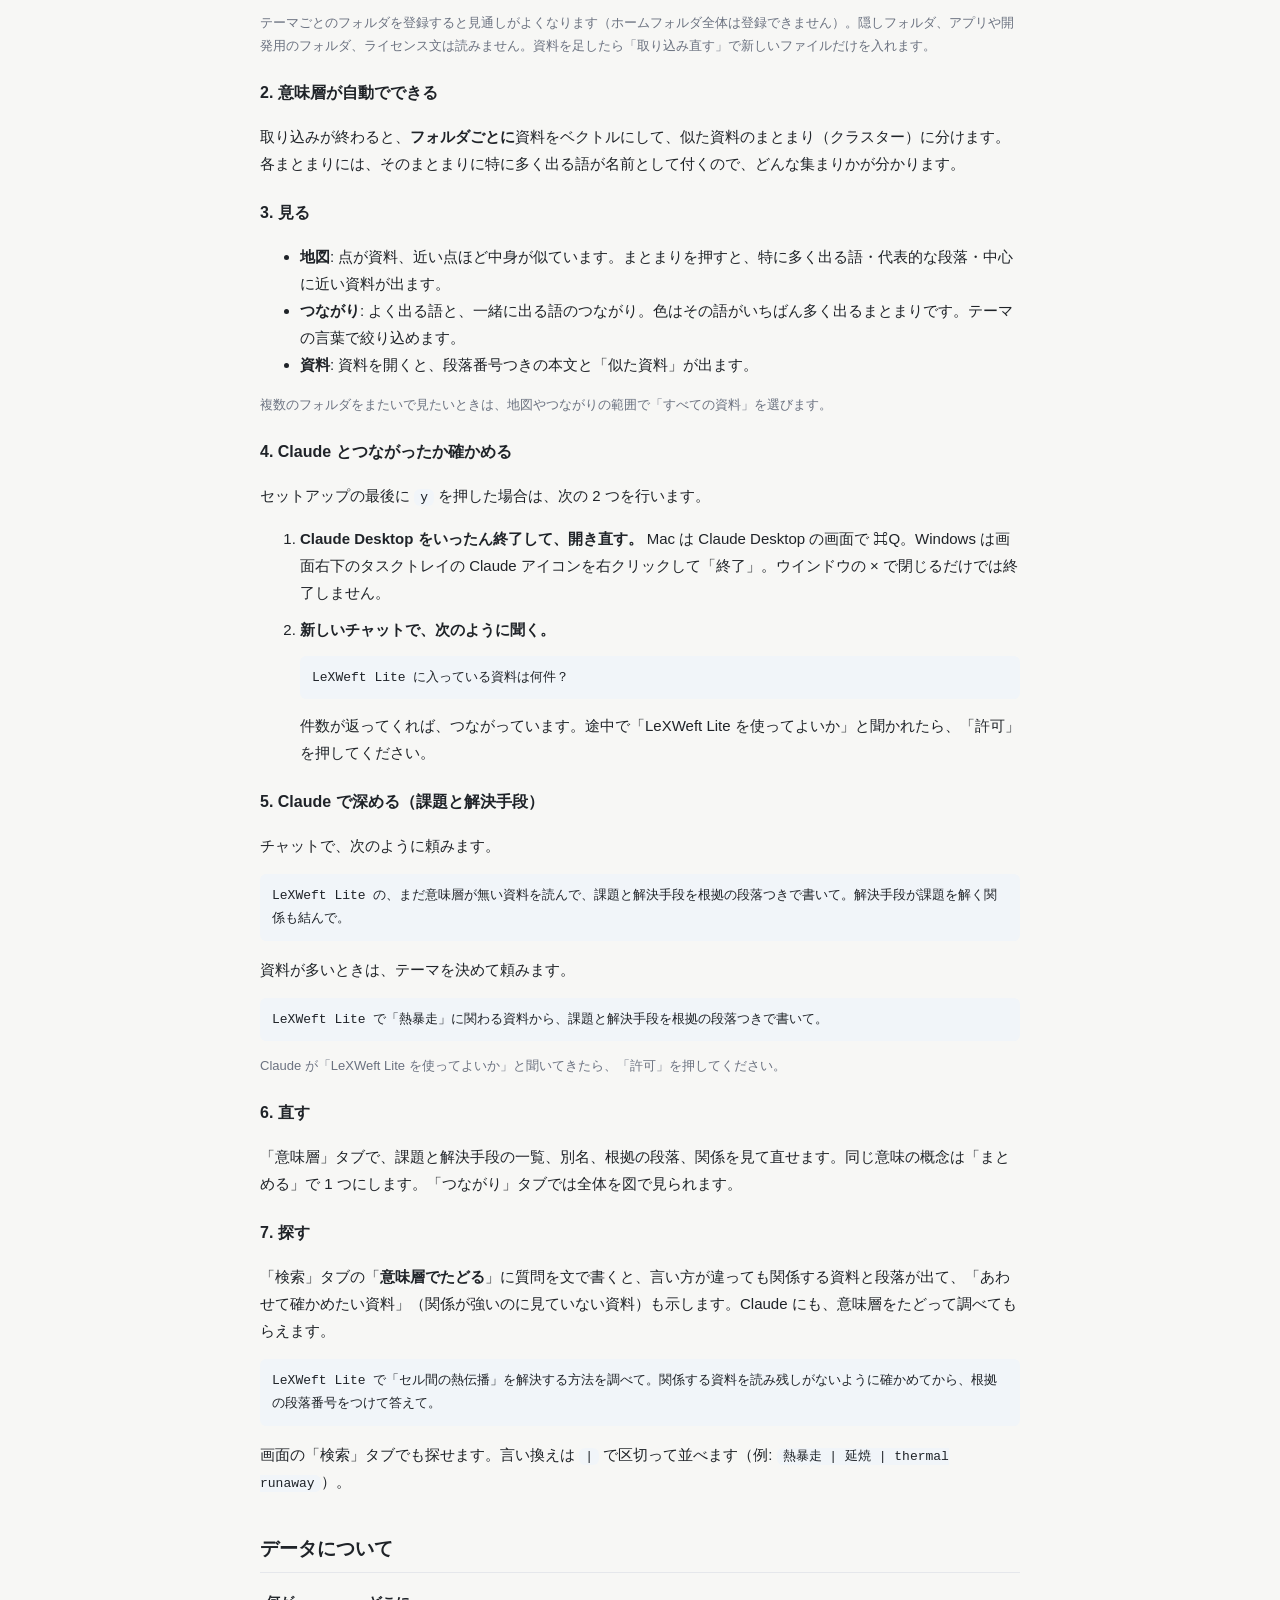
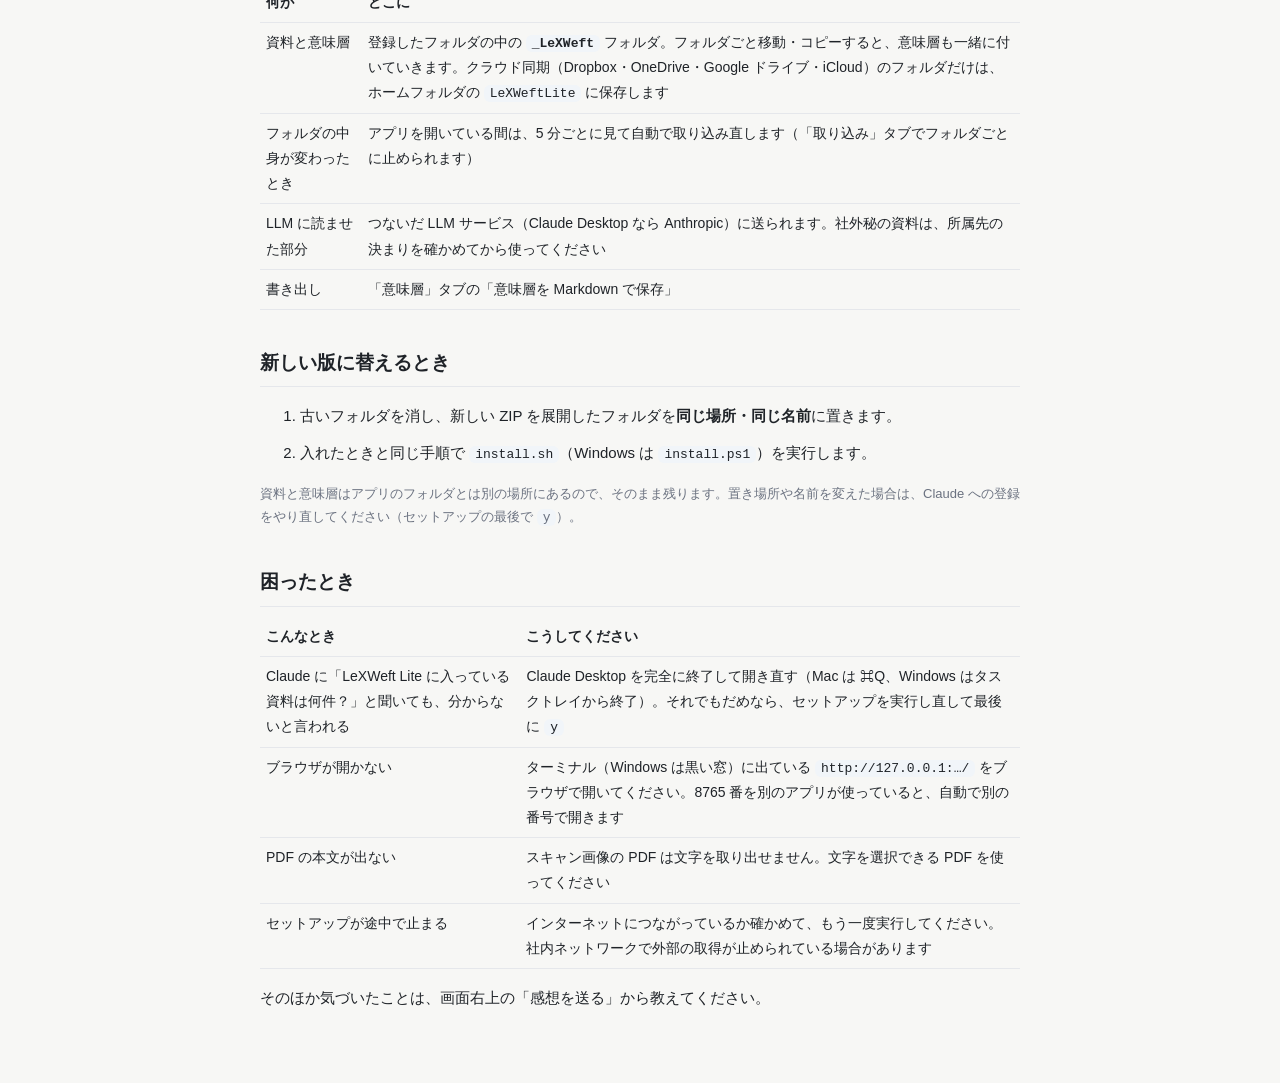
==== commit babf9c3d: "v0.4.0: 意味層をフォルダの中 (_LeXWeft) に保存。フォルダの変化を自動で反映、まとまりの番号を引き継ぐ、フォルダをまたいで探す - 登録したフォルダごとに保存先を分ける (ふつうはフ" ====
--- a/START_HERE.html
+++ b/START_HERE.html
@@ -99,7 +99,8 @@
 <h2>データについて</h2>
 <table>
   <tr><th>何が</th><th>どこに</th></tr>
-  <tr><td>資料と意味層</td><td>ホームフォルダの <code>LeXWeftLite</code>（アプリのフォルダとは別）</td></tr>
+  <tr><td>資料と意味層</td><td>登録したフォルダの中の <b><code>_LeXWeft</code></b> フォルダ。フォルダごと移動・コピーすると、意味層も一緒に付いていきます。クラウド同期（Dropbox・OneDrive・Google ドライブ・iCloud）のフォルダだけは、ホームフォルダの <code>LeXWeftLite</code> に保存します</td></tr>
+  <tr><td>フォルダの中身が変わったとき</td><td>アプリを開いている間は、5 分ごとに見て自動で取り込み直します（「取り込み」タブでフォルダごとに止められます）</td></tr>
   <tr><td>LLM に読ませた部分</td><td>つないだ LLM サービス（Claude Desktop なら Anthropic）に送られます。社外秘の資料は、所属先の決まりを確かめてから使ってください</td></tr>
   <tr><td>書き出し</td><td>「意味層」タブの「意味層を Markdown で保存」</td></tr>
 </table>
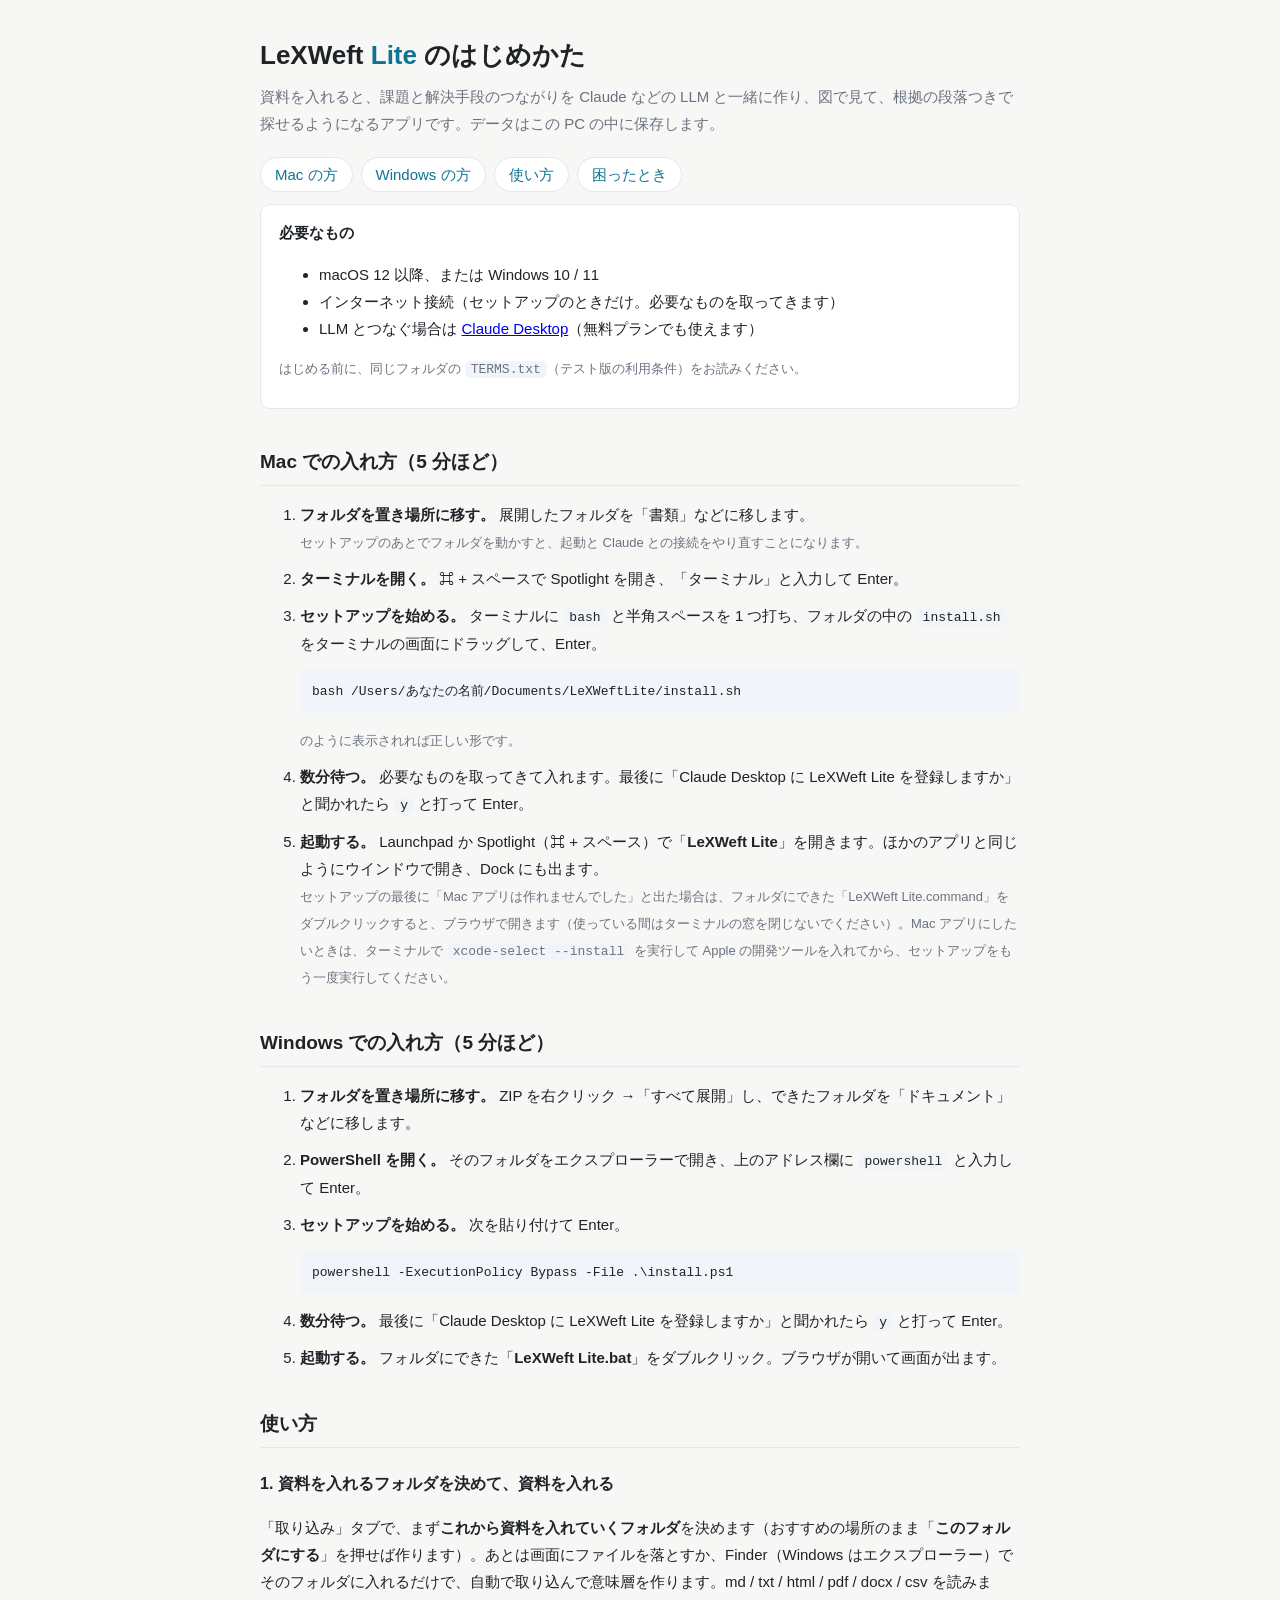
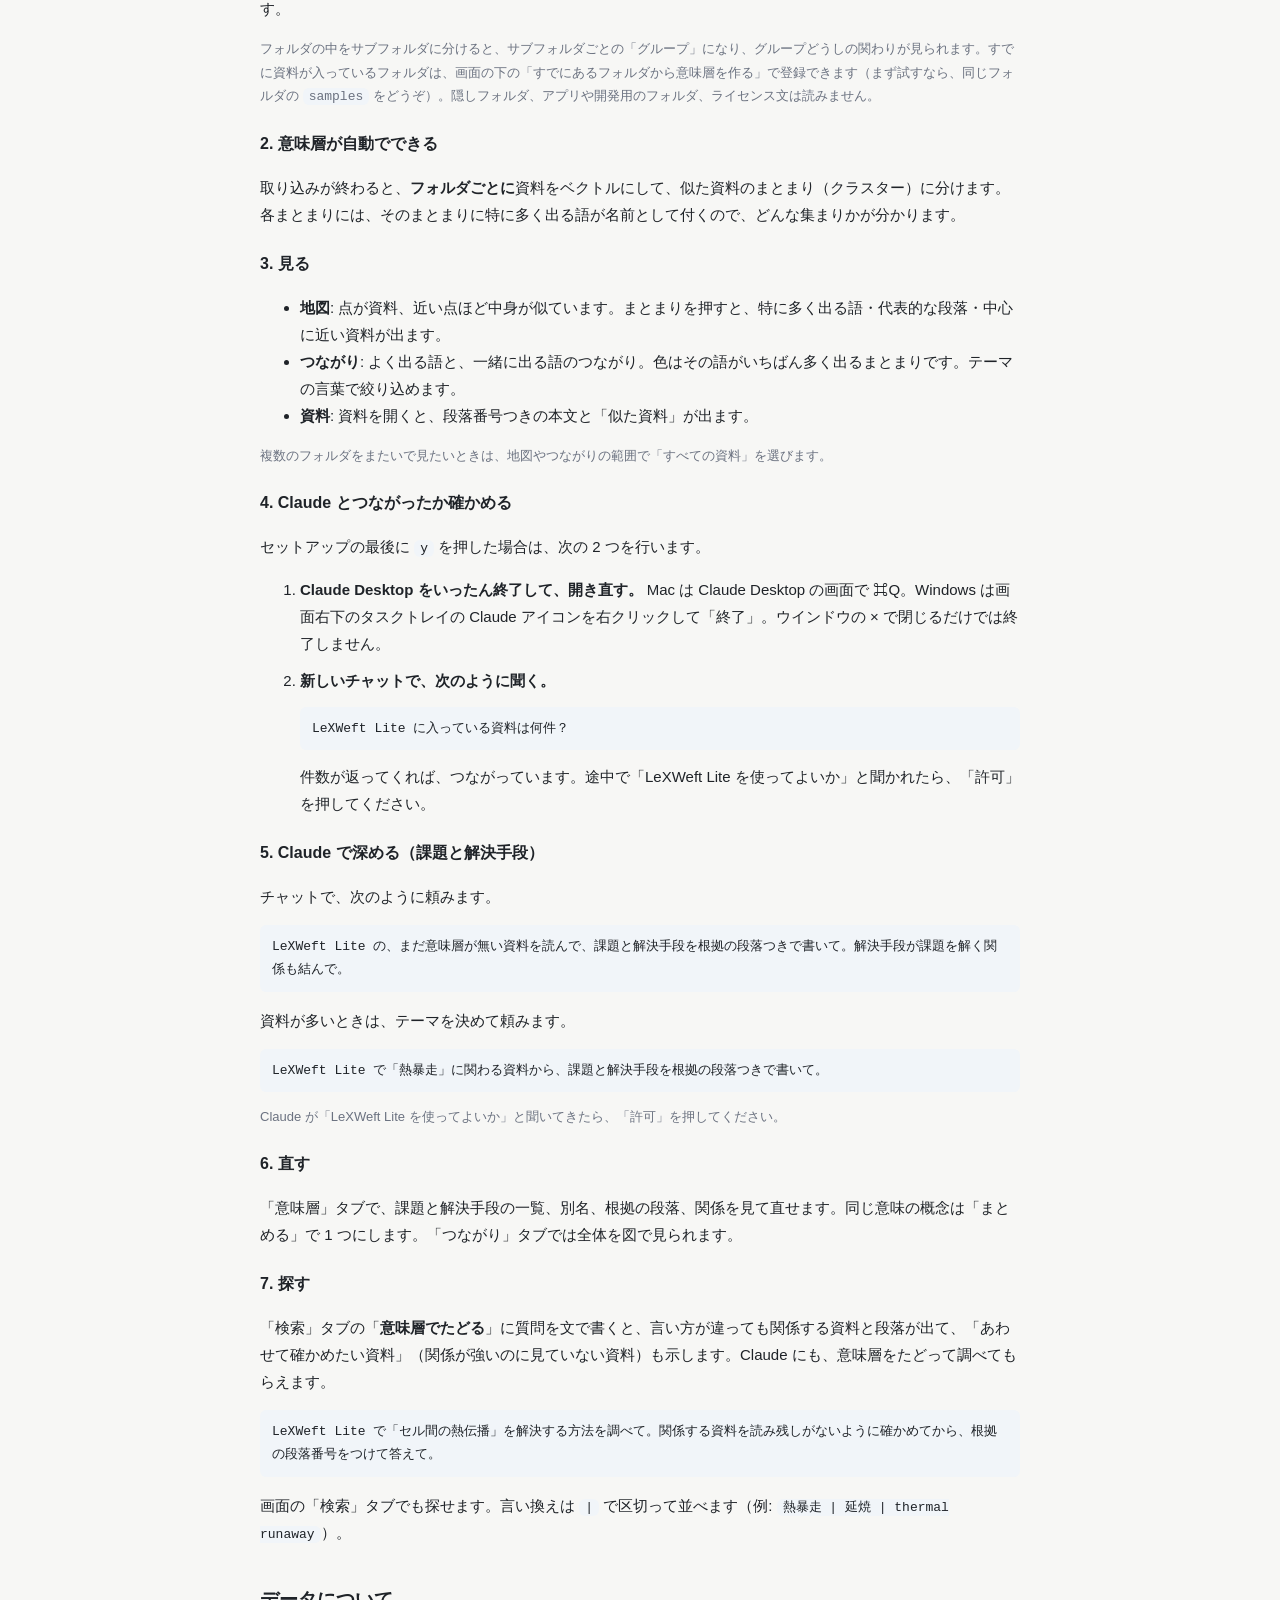
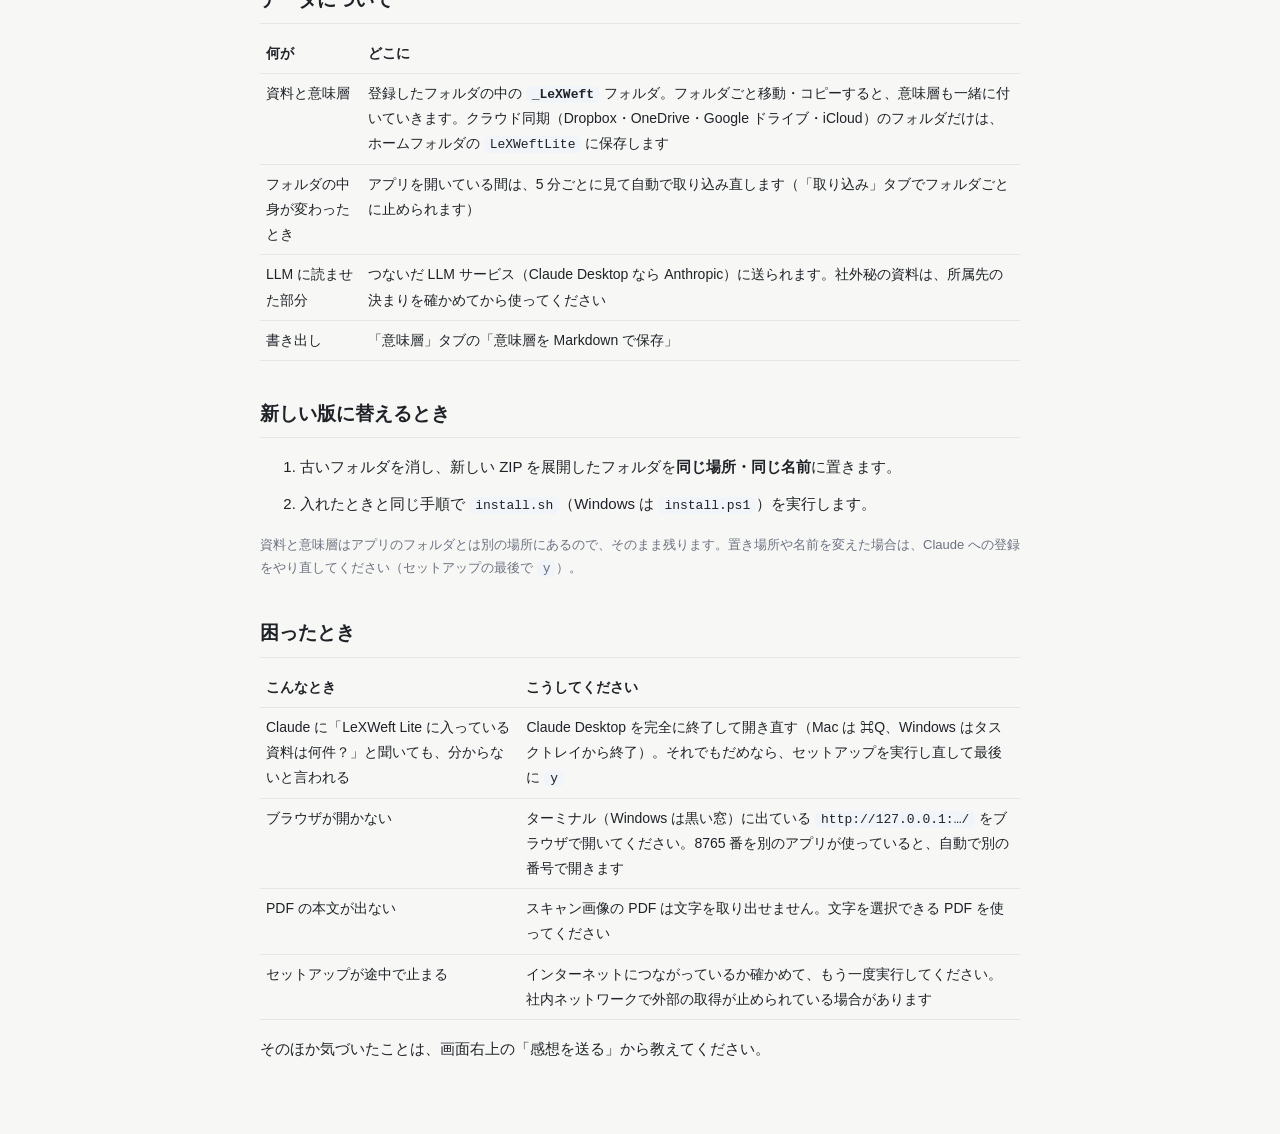
==== commit b540fec4: "v0.6.0: 最初に「資料を入れるフォルダ」を決める流れにする。グループのつながり図を見やすくする 資料を入れるフォルダ - 取り込みの画面の最初の手順を「資料を入れるフォルダを決める」にする (お" ====
--- a/START_HERE.html
+++ b/START_HERE.html
@@ -65,9 +65,9 @@
 </ol>
 
 <h2 id="use">使い方</h2>
-<h3>1. フォルダを登録して取り込む</h3>
-<p>「取り込み」タブの「<b>フォルダを追加</b>」で、資料の入ったフォルダを選びます。取り込む前に件数が出るので、確かめてから「取り込む」を押します。中の md / txt / html / pdf / docx / csv を読みます。まず試すなら、同じフォルダの <code>samples</code> をどうぞ。</p>
-<p class="note">テーマごとのフォルダを登録すると見通しがよくなります（ホームフォルダ全体は登録できません）。隠しフォルダ、アプリや開発用のフォルダ、ライセンス文は読みません。資料を足したら「取り込み直す」で新しいファイルだけを入れます。</p>
+<h3>1. 資料を入れるフォルダを決めて、資料を入れる</h3>
+<p>「取り込み」タブで、まず<b>これから資料を入れていくフォルダ</b>を決めます（おすすめの場所のまま「<b>このフォルダにする</b>」を押せば作ります）。あとは画面にファイルを落とすか、Finder（Windows はエクスプローラー）でそのフォルダに入れるだけで、自動で取り込んで意味層を作ります。md / txt / html / pdf / docx / csv を読みます。</p>
+<p class="note">フォルダの中をサブフォルダに分けると、サブフォルダごとの「グループ」になり、グループどうしの関わりが見られます。すでに資料が入っているフォルダは、画面の下の「すでにあるフォルダから意味層を作る」で登録できます（まず試すなら、同じフォルダの <code>samples</code> をどうぞ）。隠しフォルダ、アプリや開発用のフォルダ、ライセンス文は読みません。</p>
 <h3>2. 意味層が自動でできる</h3>
 <p>取り込みが終わると、<b>フォルダごとに</b>資料をベクトルにして、似た資料のまとまり（クラスター）に分けます。各まとまりには、そのまとまりに特に多く出る語が名前として付くので、どんな集まりかが分かります。</p>
 <h3>3. 見る</h3>
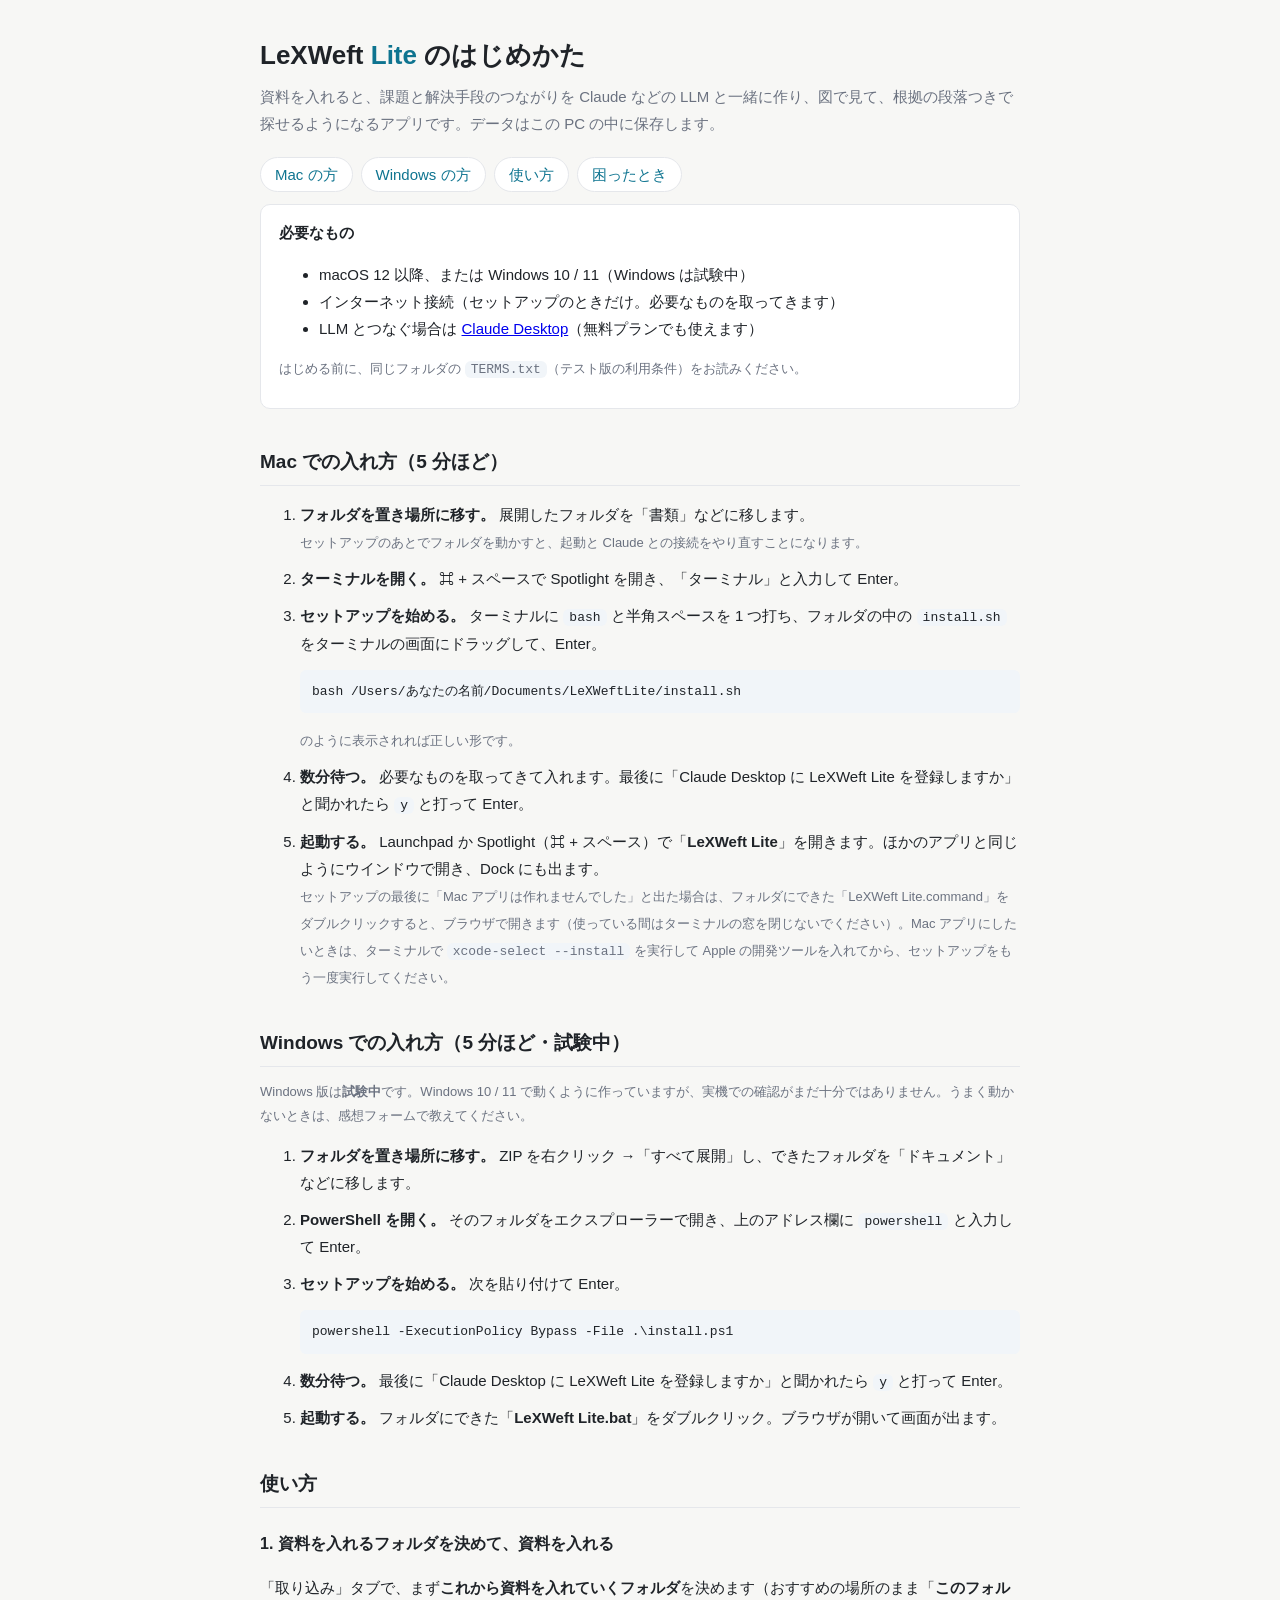
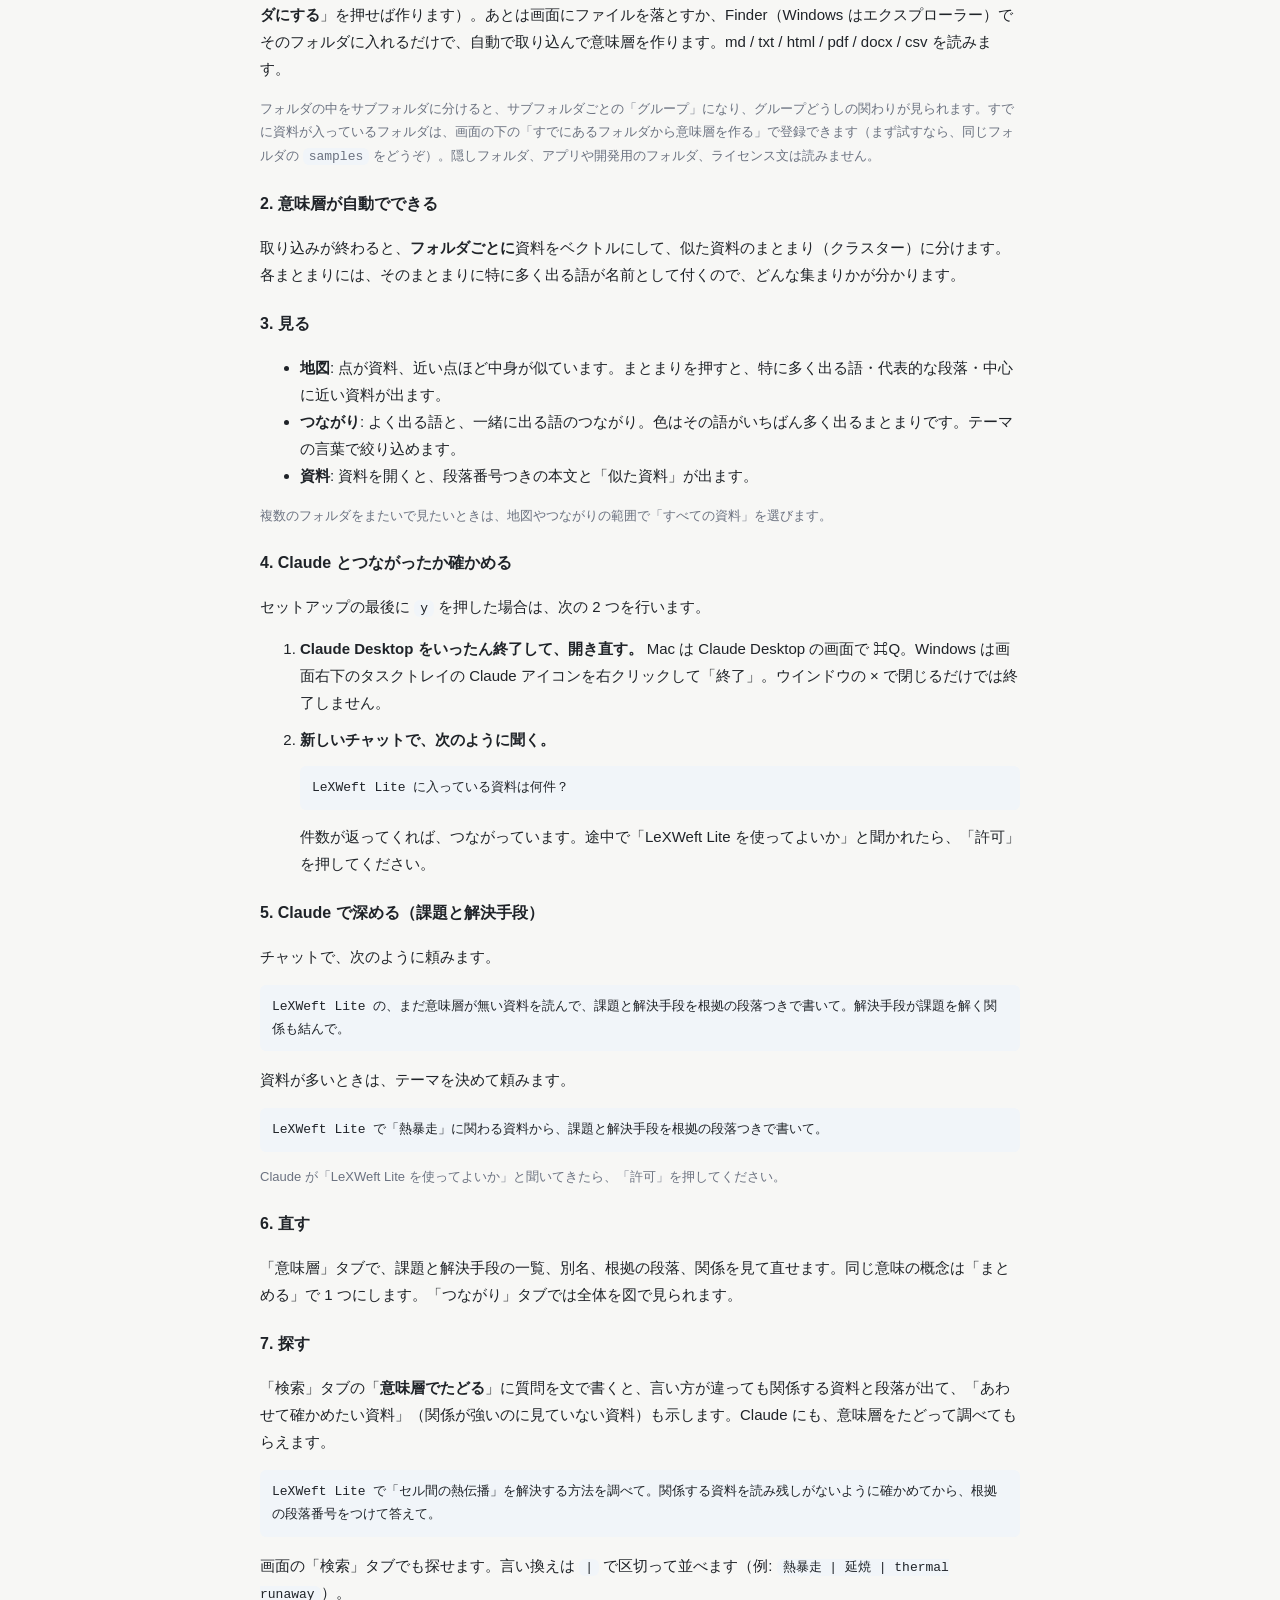
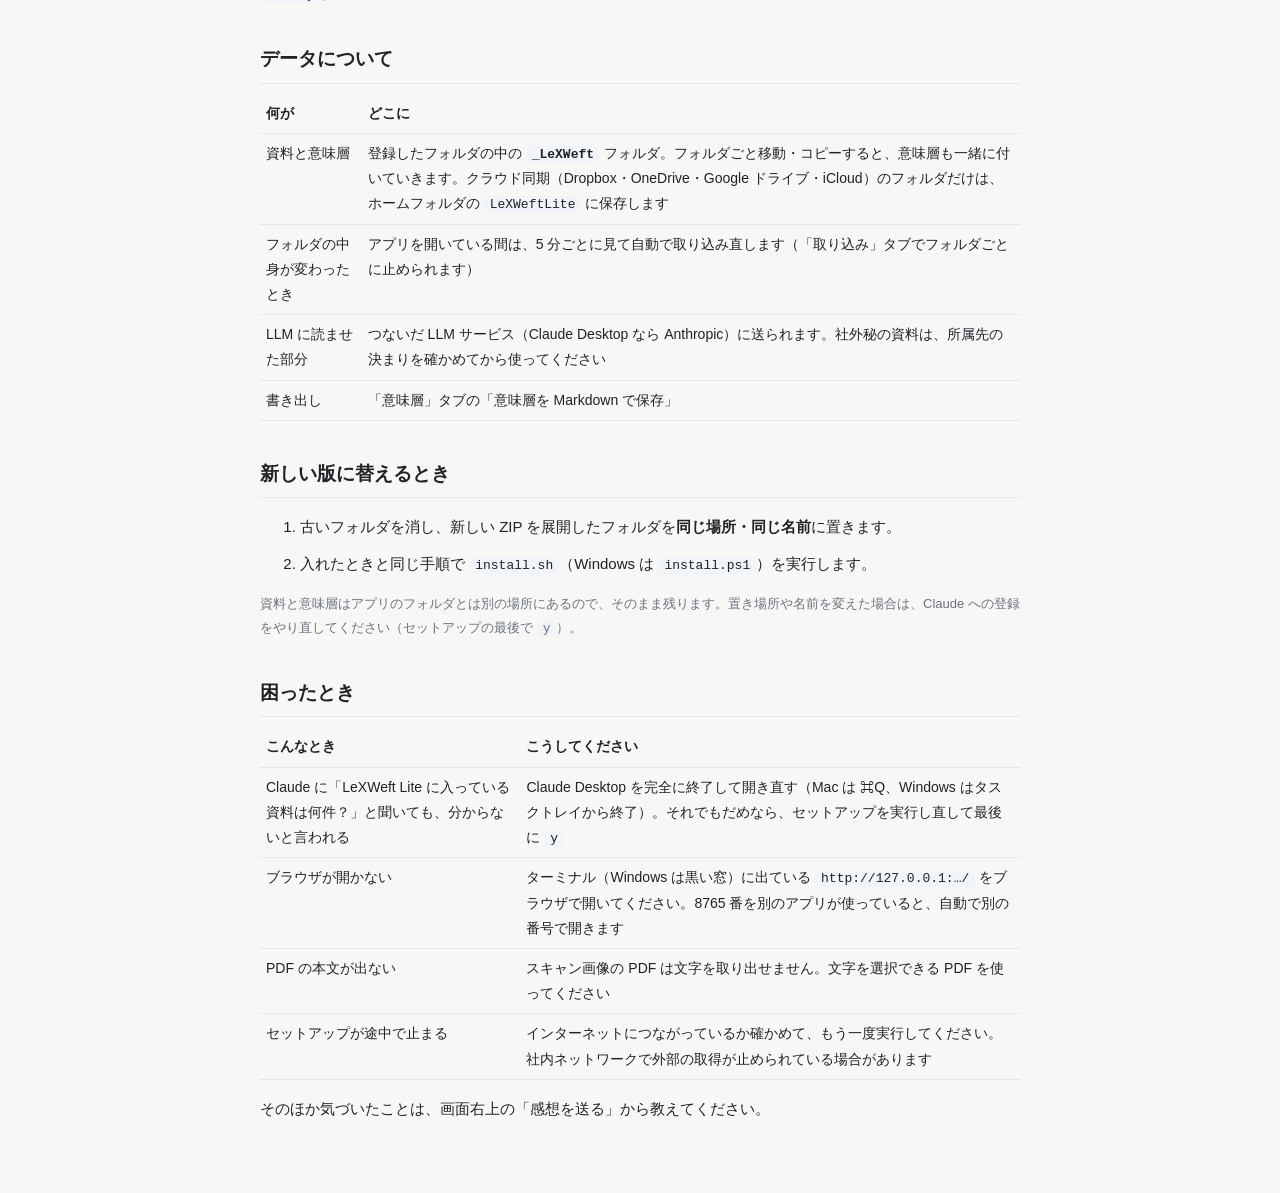
==== commit c896130f: "Windows 版は試験中と明記する Co-Authored-By: Claude Opus 5.5 <noreply@anthropic.com>" ====
--- a/START_HERE.html
+++ b/START_HERE.html
@@ -35,7 +35,7 @@
 <div class="box">
   <b>必要なもの</b>
   <ul>
-    <li>macOS 12 以降、または Windows 10 / 11</li>
+    <li>macOS 12 以降、または Windows 10 / 11（Windows は試験中）</li>
     <li>インターネット接続（セットアップのときだけ。必要なものを取ってきます）</li>
     <li>LLM とつなぐ場合は <a href="https://claude.ai/download">Claude Desktop</a>（無料プランでも使えます）</li>
   </ul>
@@ -54,7 +54,8 @@
     <span class="note">セットアップの最後に「Mac アプリは作れませんでした」と出た場合は、フォルダにできた「LeXWeft Lite.command」をダブルクリックすると、ブラウザで開きます（使っている間はターミナルの窓を閉じないでください）。Mac アプリにしたいときは、ターミナルで <code>xcode-select --install</code> を実行して Apple の開発ツールを入れてから、セットアップをもう一度実行してください。</span></li>
 </ol>
 
-<h2 id="win">Windows での入れ方（5 分ほど）</h2>
+<h2 id="win">Windows での入れ方（5 分ほど・試験中）</h2>
+<p class="note">Windows 版は<b>試験中</b>です。Windows 10 / 11 で動くように作っていますが、実機での確認がまだ十分ではありません。うまく動かないときは、感想フォームで教えてください。</p>
 <ol>
   <li><b>フォルダを置き場所に移す。</b> ZIP を右クリック →「すべて展開」し、できたフォルダを「ドキュメント」などに移します。</li>
   <li><b>PowerShell を開く。</b> そのフォルダをエクスプローラーで開き、上のアドレス欄に <code>powershell</code> と入力して Enter。</li>
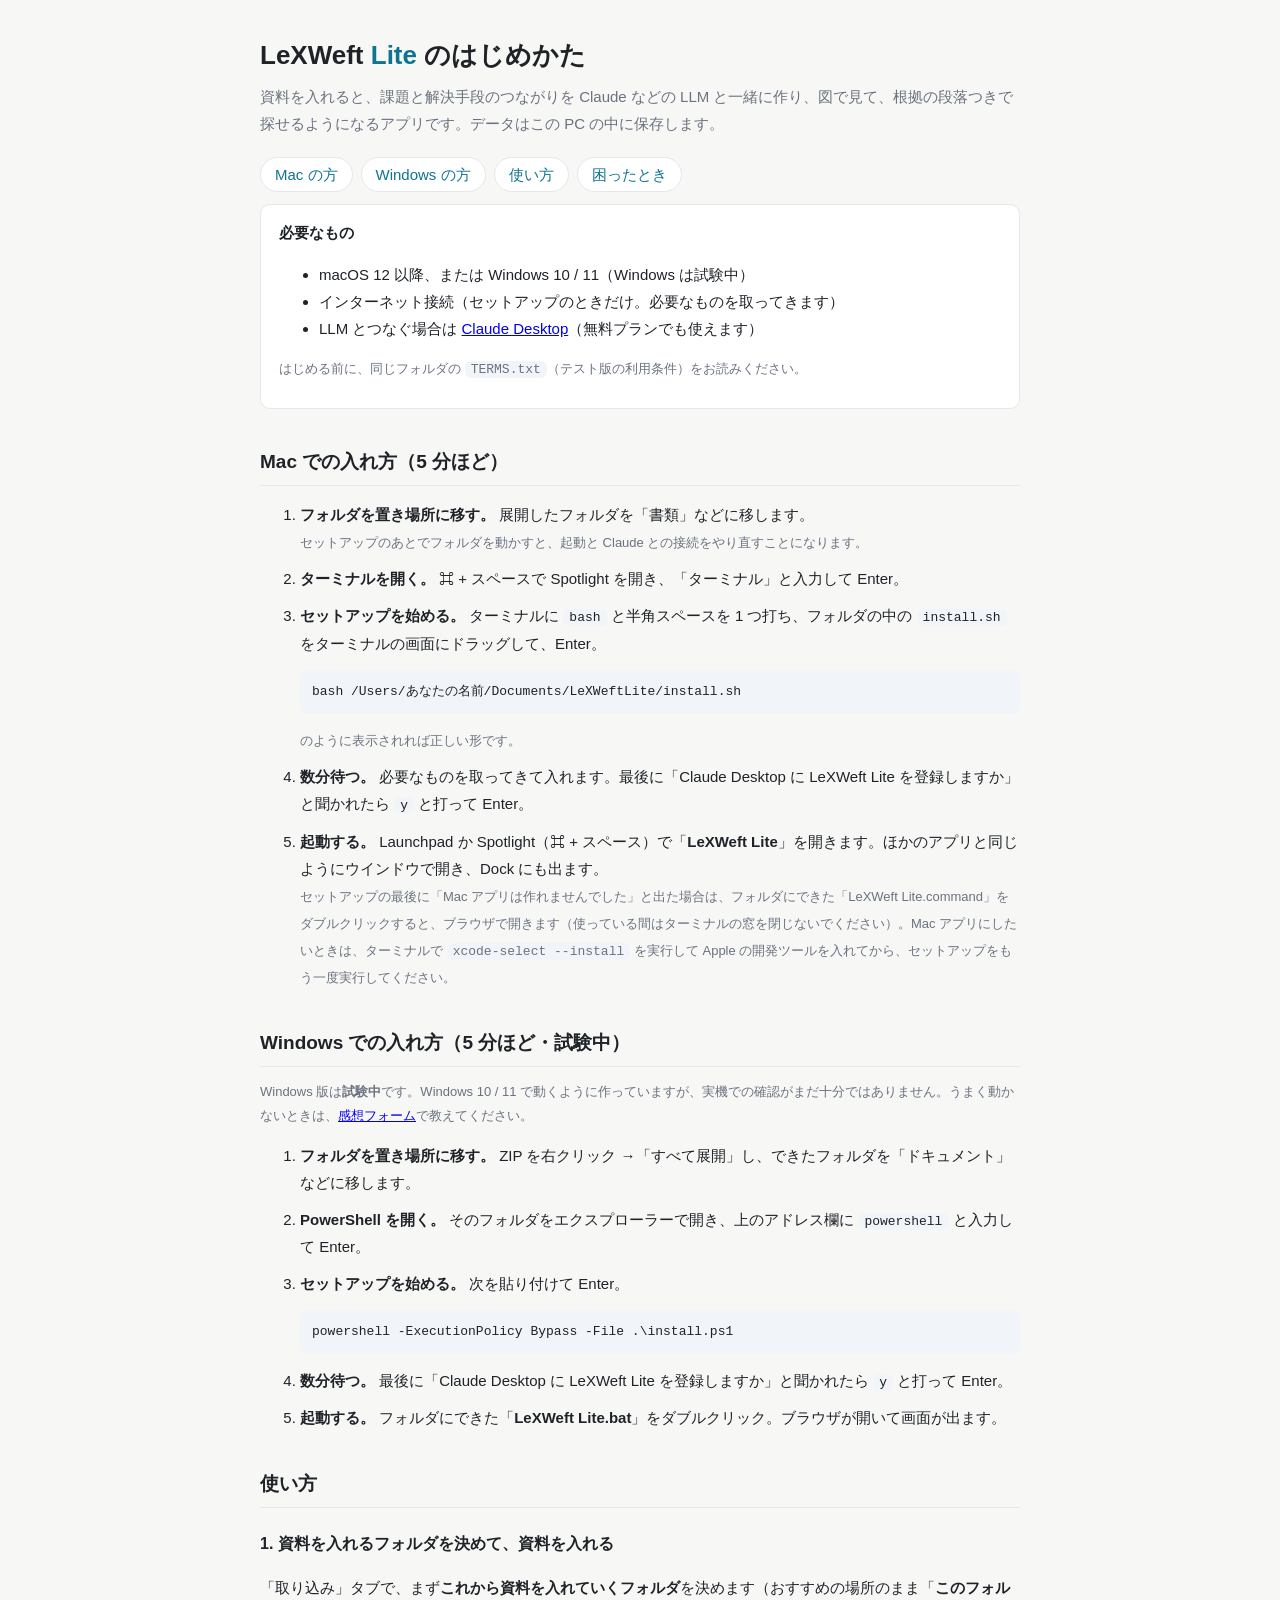
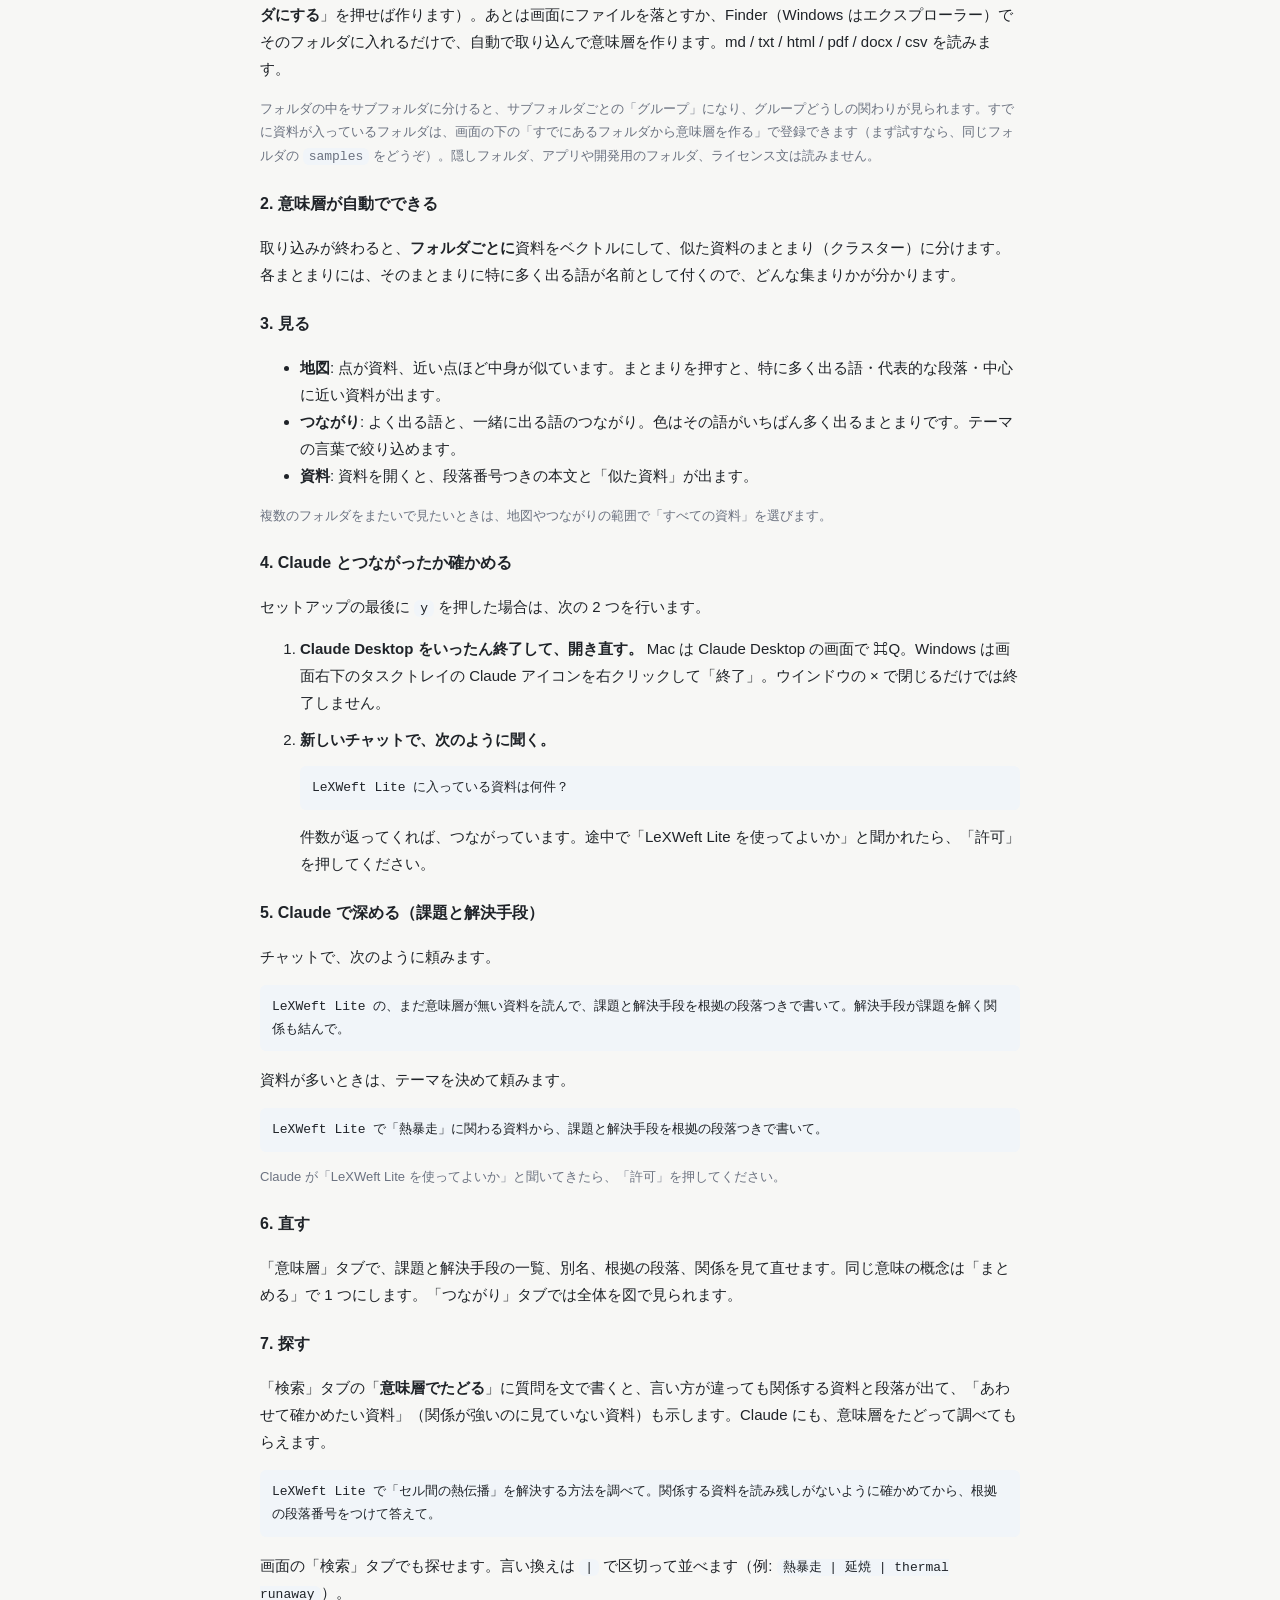
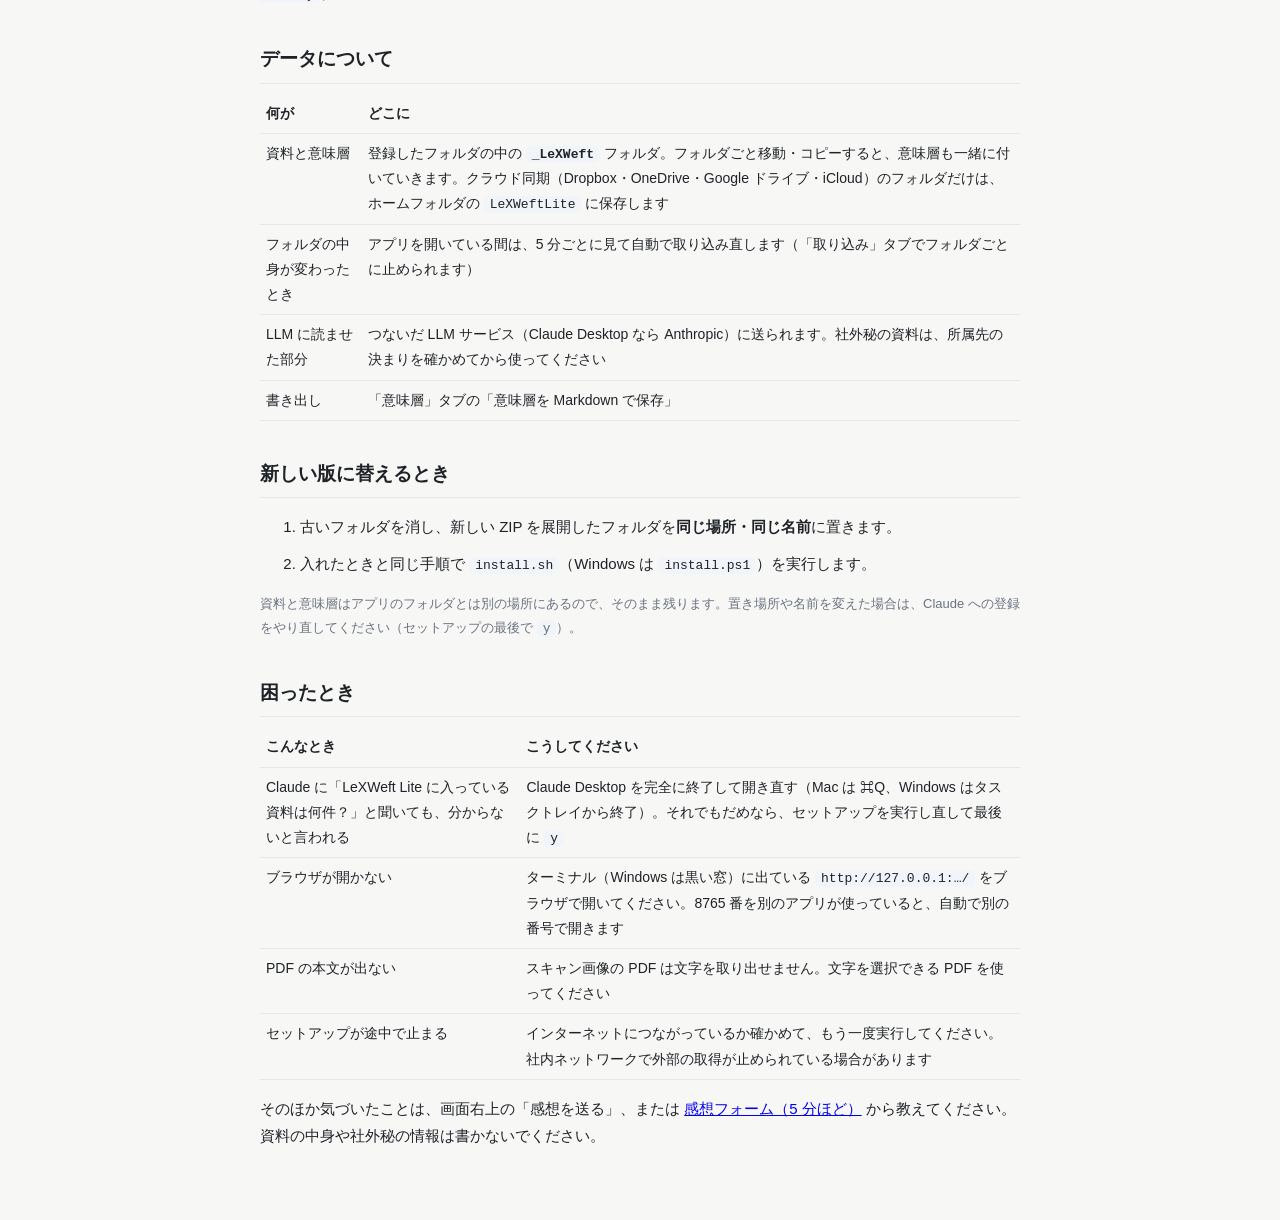
==== commit c4b5cf1b: "v0.6.2: 感想フォームをつなぐ。利用条件のデータの扱いを今の動きに合わせる - 配布 ZIP に感想フォームの URL を入れ、画面右上に「感想を送る」を出す - README・START_HE" ====
--- a/START_HERE.html
+++ b/START_HERE.html
@@ -55,7 +55,7 @@
 </ol>
 
 <h2 id="win">Windows での入れ方（5 分ほど・試験中）</h2>
-<p class="note">Windows 版は<b>試験中</b>です。Windows 10 / 11 で動くように作っていますが、実機での確認がまだ十分ではありません。うまく動かないときは、感想フォームで教えてください。</p>
+<p class="note">Windows 版は<b>試験中</b>です。Windows 10 / 11 で動くように作っていますが、実機での確認がまだ十分ではありません。うまく動かないときは、<a href="https://docs.google.com/forms/d/e/1FAIpQLSfFfLdS1o3f2Kq8UjbC7ozz-NWNOf9ZUzEJ63uw8S7ALj4j1w/viewform">感想フォーム</a>で教えてください。</p>
 <ol>
   <li><b>フォルダを置き場所に移す。</b> ZIP を右クリック →「すべて展開」し、できたフォルダを「ドキュメント」などに移します。</li>
   <li><b>PowerShell を開く。</b> そのフォルダをエクスプローラーで開き、上のアドレス欄に <code>powershell</code> と入力して Enter。</li>
@@ -121,7 +121,7 @@
   <tr><td>PDF の本文が出ない</td><td>スキャン画像の PDF は文字を取り出せません。文字を選択できる PDF を使ってください</td></tr>
   <tr><td>セットアップが途中で止まる</td><td>インターネットにつながっているか確かめて、もう一度実行してください。社内ネットワークで外部の取得が止められている場合があります</td></tr>
 </table>
-<p>そのほか気づいたことは、画面右上の「感想を送る」から教えてください。</p>
+<p>そのほか気づいたことは、画面右上の「感想を送る」、または <a href="https://docs.google.com/forms/d/e/1FAIpQLSfFfLdS1o3f2Kq8UjbC7ozz-NWNOf9ZUzEJ63uw8S7ALj4j1w/viewform">感想フォーム（5 分ほど）</a> から教えてください。資料の中身や社外秘の情報は書かないでください。</p>
 </main>
 </body>
 </html>
